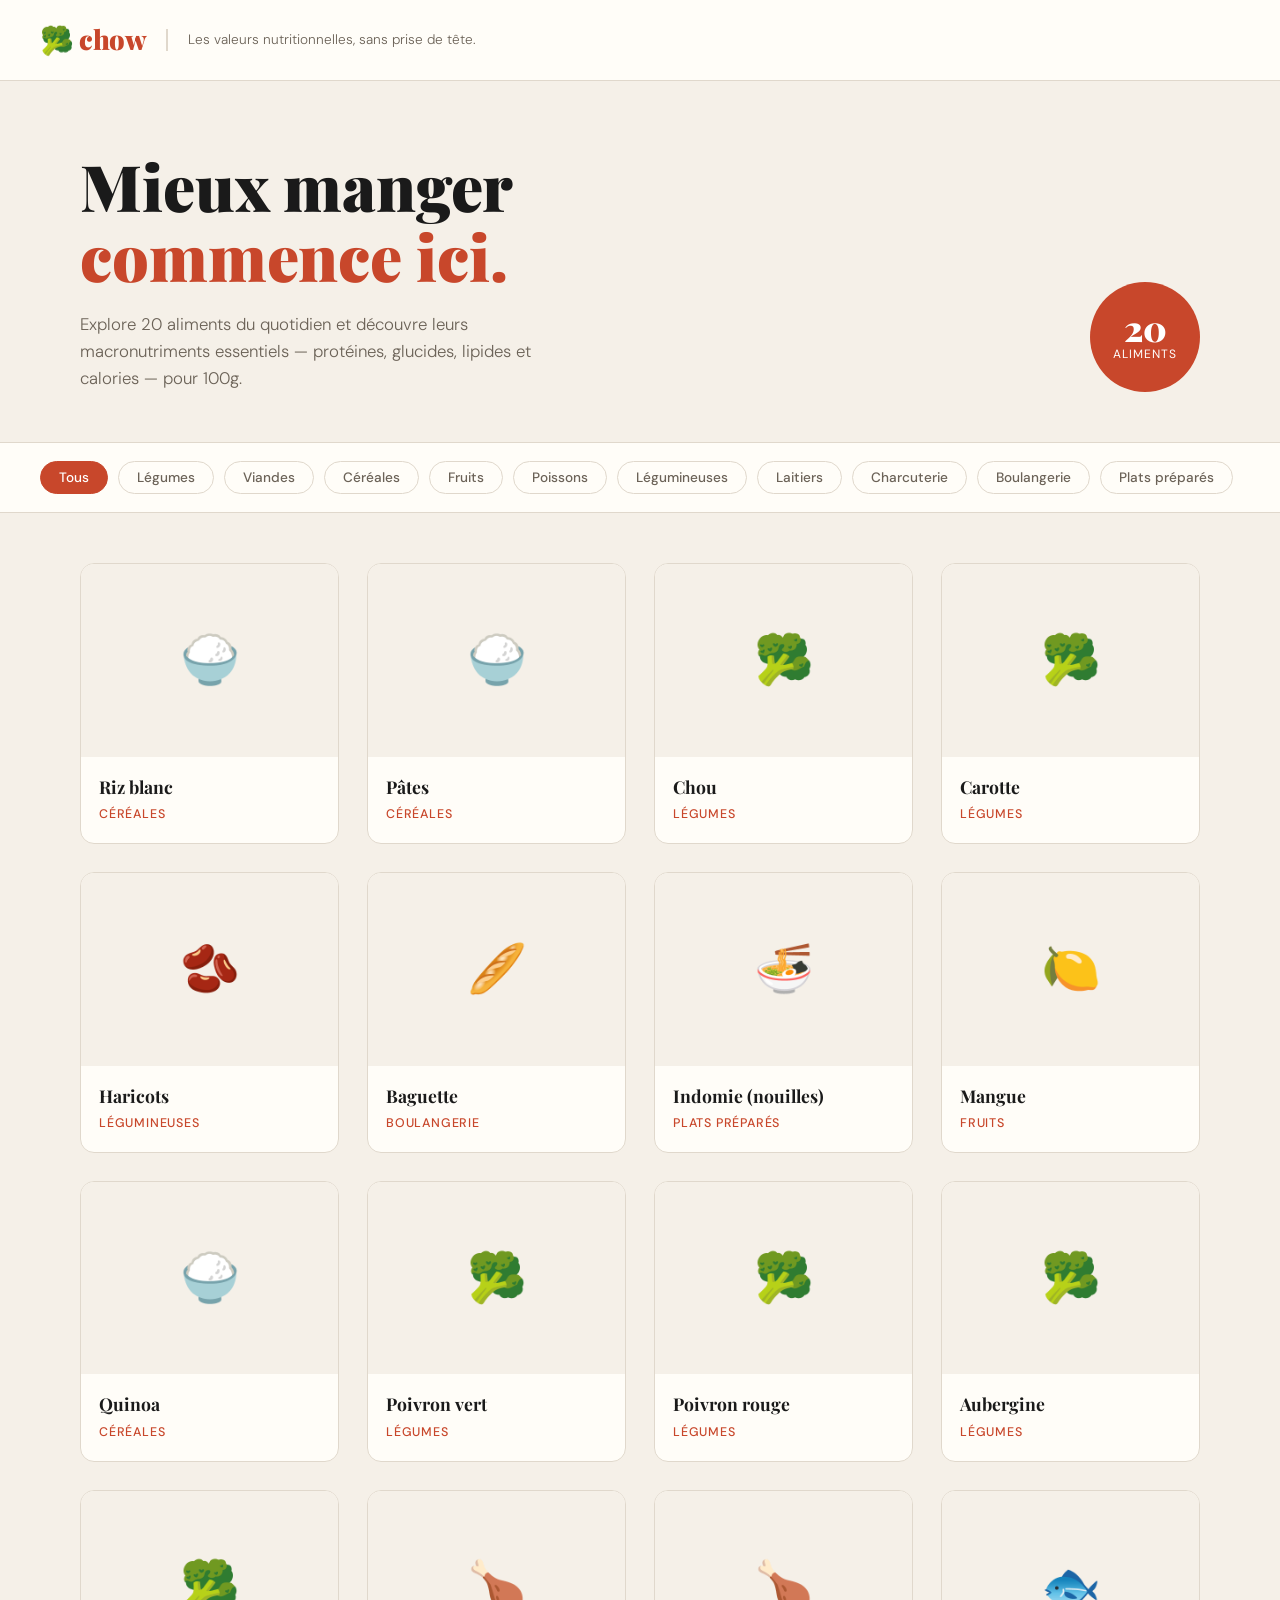
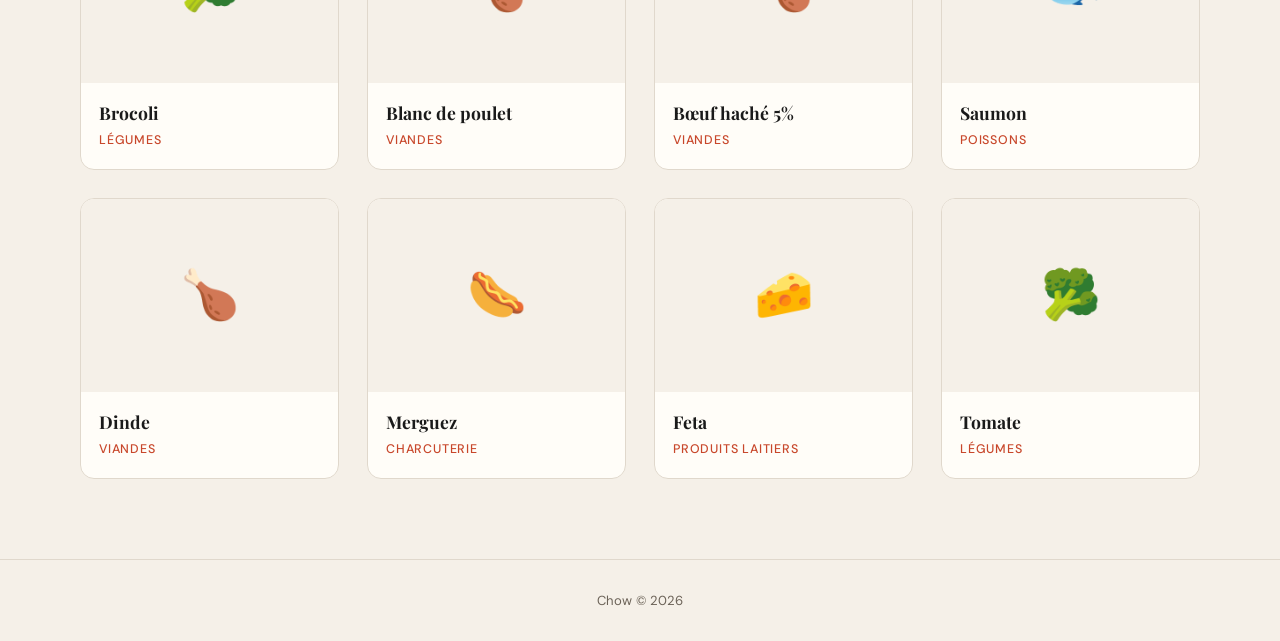
==== index.html @ 0c3aeae5 "feat: création de la homepage avec grille et filtres par catégorie" ====
<!DOCTYPE html>
<html lang="fr">
<head>
  <meta charset="UTF-8" />
  <meta name="viewport" content="width=device-width, initial-scale=1.0" />
  <title>Chow — Nutrition & Aliments</title>
  <link rel="stylesheet" href="css/style.css" />
  <link href="https://fonts.googleapis.com/css2?family=Playfair+Display:wght@700;900&family=DM+Sans:wght@300;400;500&display=swap" rel="stylesheet" />
</head>
<body>

  <!-- HEADER -->
  <header class="header">
    <div class="header__inner">
      <a href="index.html" class="logo">🥦 chow</a>
      <p class="tagline">Les valeurs nutritionnelles, sans prise de tête.</p>
    </div>
  </header>

  <!-- HERO -->
  <section class="hero">
    <div class="hero__text">
      <h1>Mieux manger <br/><span>commence ici.</span></h1>
      <p>Explore 20 aliments du quotidien et découvre leurs macronutriments essentiels — protéines, glucides, lipides et calories — pour 100g.</p>
    </div>
    <div class="hero__badge">
      <span>20</span>
      <small>aliments</small>
    </div>
  </section>

  <!-- FILTERS -->
  <section class="filters" id="aliments">
    <div class="filters__inner">
      <button class="filter-btn active" data-filter="tous">Tous</button>
      <button class="filter-btn" data-filter="Légumes">Légumes</button>
      <button class="filter-btn" data-filter="Viandes">Viandes</button>
      <button class="filter-btn" data-filter="Céréales">Céréales</button>
      <button class="filter-btn" data-filter="Fruits">Fruits</button>
      <button class="filter-btn" data-filter="Poissons">Poissons</button>
      <button class="filter-btn" data-filter="Légumineuses">Légumineuses</button>
      <button class="filter-btn" data-filter="Produits laitiers">Laitiers</button>
      <button class="filter-btn" data-filter="Charcuterie">Charcuterie</button>
      <button class="filter-btn" data-filter="Boulangerie">Boulangerie</button>
      <button class="filter-btn" data-filter="Plats préparés">Plats préparés</button>
    </div>
  </section>

  <!-- FOOD GRID -->
  <main class="grid-section">
    <div class="food-grid" id="foodGrid">
      <!-- Cards injected by JS -->
    </div>
    <p class="no-results hidden" id="noResults">Aucun aliment trouvé dans cette catégorie.</p>
  </main>

  <!-- FOOTER -->
  <footer class="footer">
    <p>Chow © 2026</p>
  </footer>

  <script type="module" src="js/main.js"></script>
</body>
</html>
---- css/style.css ----
/* ============================================
   CHOW — style.css
   ============================================ */

:root {
  --bg:        #f5f0e8;
  --surface:   #fffdf8;
  --text:      #1a1a1a;
  --text-muted:#6b6257;
  --accent:    #c8472b;
  --accent-2:  #e8a838;
  --border:    #e0d8cc;
  --radius:    14px;
  --font-display: 'Playfair Display', Georgia, serif;
  --font-body:    'DM Sans', sans-serif;
}

*, *::before, *::after {
  box-sizing: border-box;
  margin: 0;
  padding: 0;
}

html {
  scroll-behavior: smooth;
}

body {
  background-color: var(--bg);
  color: var(--text);
  font-family: var(--font-body);
  font-size: 16px;
  line-height: 1.6;
}

/* ---- HEADER ---- */
.header {
  background: var(--surface);
  border-bottom: 1.5px solid var(--border);
  padding: 18px 40px;
  position: sticky;
  top: 0;
  z-index: 100;
}

.header__inner {
  max-width: 1200px;
  margin: 0 auto;
  display: flex;
  align-items: center;
  gap: 20px;
}

.logo {
  font-family: var(--font-display);
  font-size: 1.7rem;
  font-weight: 900;
  color: var(--accent);
  text-decoration: none;
  letter-spacing: -0.5px;
}

.tagline {
  font-size: 0.85rem;
  color: var(--text-muted);
  font-weight: 300;
  border-left: 2px solid var(--border);
  padding-left: 20px;
}

/* ---- HERO ---- */
.hero {
  max-width: 1200px;
  margin: 0 auto;
  padding: 70px 40px 50px;
  display: flex;
  justify-content: space-between;
  align-items: flex-end;
  gap: 40px;
}

.hero__text h1 {
  font-family: var(--font-display);
  font-size: clamp(2.4rem, 5vw, 4rem);
  font-weight: 900;
  line-height: 1.1;
  color: var(--text);
  margin-bottom: 20px;
}

.hero__text h1 span {
  color: var(--accent);
}

.hero__text p {
  font-size: 1.05rem;
  color: var(--text-muted);
  max-width: 500px;
  font-weight: 300;
}

.hero__badge {
  flex-shrink: 0;
  width: 110px;
  height: 110px;
  background: var(--accent);
  border-radius: 50%;
  display: flex;
  flex-direction: column;
  align-items: center;
  justify-content: center;
  color: white;
  animation: rotate-slow 12s linear infinite;
}

.hero__badge span {
  font-family: var(--font-display);
  font-size: 2.2rem;
  font-weight: 900;
  line-height: 1;
}

.hero__badge small {
  font-size: 0.75rem;
  font-weight: 400;
  letter-spacing: 1px;
  text-transform: uppercase;
}

@keyframes rotate-slow {
  from { transform: rotate(0deg); }
  to   { transform: rotate(360deg); }
}

/* ---- FILTERS ---- */
.filters {
  background: var(--surface);
  border-top: 1.5px solid var(--border);
  border-bottom: 1.5px solid var(--border);
  padding: 18px 40px;
  position: sticky;
  top: 65px;
  z-index: 90;
}

.filters__inner {
  max-width: 1200px;
  margin: 0 auto;
  display: flex;
  flex-wrap: wrap;
  gap: 10px;
}

.filter-btn {
  background: transparent;
  border: 1.5px solid var(--border);
  border-radius: 999px;
  padding: 7px 18px;
  font-family: var(--font-body);
  font-size: 0.85rem;
  font-weight: 500;
  color: var(--text-muted);
  cursor: pointer;
  transition: all 0.2s ease;
}

.filter-btn:hover {
  border-color: var(--accent);
  color: var(--accent);
}

.filter-btn.active {
  background: var(--accent);
  border-color: var(--accent);
  color: white;
}

/* ---- GRID ---- */
.grid-section {
  max-width: 1200px;
  margin: 0 auto;
  padding: 50px 40px 80px;
}

.food-grid {
  display: grid;
  grid-template-columns: repeat(auto-fill, minmax(220px, 1fr));
  gap: 28px;
}

/* ---- FOOD CARD ---- */
.food-card {
  background: var(--surface);
  border: 1.5px solid var(--border);
  border-radius: var(--radius);
  overflow: hidden;
  cursor: pointer;
  text-decoration: none;
  color: inherit;
  transition: transform 0.2s ease, box-shadow 0.2s ease, border-color 0.2s ease;
  display: block;
  animation: fadeIn 0.35s ease both;
}

.food-card:hover {
  transform: translateY(-4px);
  box-shadow: 0 12px 30px rgba(0,0,0,0.08);
  border-color: var(--accent-2);
}

@keyframes fadeIn {
  from { opacity: 0; transform: translateY(12px); }
  to   { opacity: 1; transform: translateY(0); }
}

.food-card__img {
  width: 100%;
  aspect-ratio: 4/3;
  object-fit: cover;
  background: var(--bg);
  display: block;
}

.food-card__img-placeholder {
  width: 100%;
  aspect-ratio: 4/3;
  background: var(--bg);
  display: flex;
  align-items: center;
  justify-content: center;
  font-size: 3rem;
}

.food-card__body {
  padding: 16px 18px 18px;
}

.food-card__name {
  font-family: var(--font-display);
  font-size: 1.1rem;
  font-weight: 700;
  color: var(--text);
  margin-bottom: 4px;
}

.food-card__category {
  font-size: 0.78rem;
  font-weight: 500;
  color: var(--accent);
  text-transform: uppercase;
  letter-spacing: 0.8px;
}

/* ---- NO RESULTS ---- */
.no-results {
  text-align: center;
  color: var(--text-muted);
  font-size: 1rem;
  padding: 60px 0;
}

.hidden {
  display: none;
}

/* ---- FOOTER ---- */
.footer {
  border-top: 1.5px solid var(--border);
  text-align: center;
  padding: 30px 40px;
  font-size: 0.82rem;
  color: var(--text-muted);
}

/* ---- RESPONSIVE ---- */
@media (max-width: 768px) {
  .header { padding: 14px 20px; }
  .tagline { display: none; }
  .hero { padding: 40px 20px 30px; flex-direction: column; align-items: flex-start; }
  .hero__badge { display: none; }
  .filters { padding: 14px 20px; top: 57px; }
  .grid-section { padding: 30px 20px 60px; }
  .food-grid { grid-template-columns: repeat(auto-fill, minmax(160px, 1fr)); gap: 16px; }
}
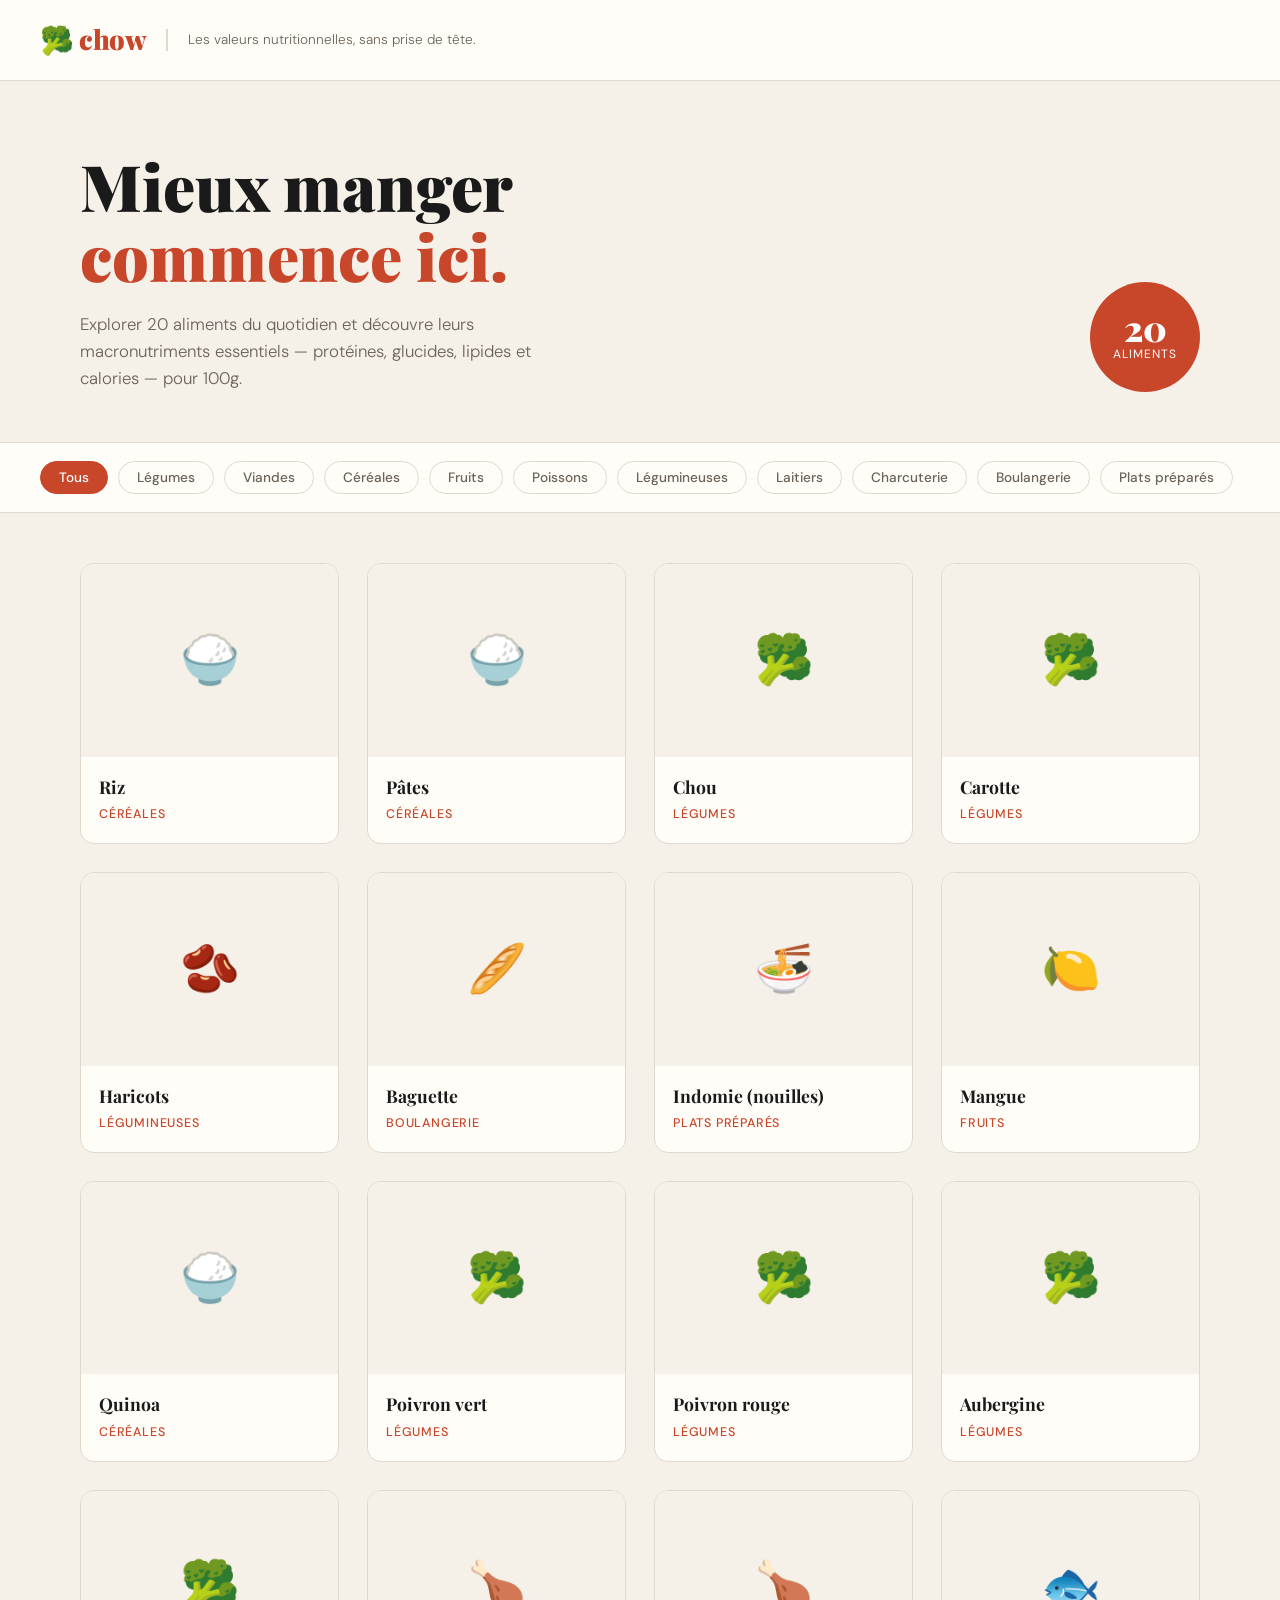
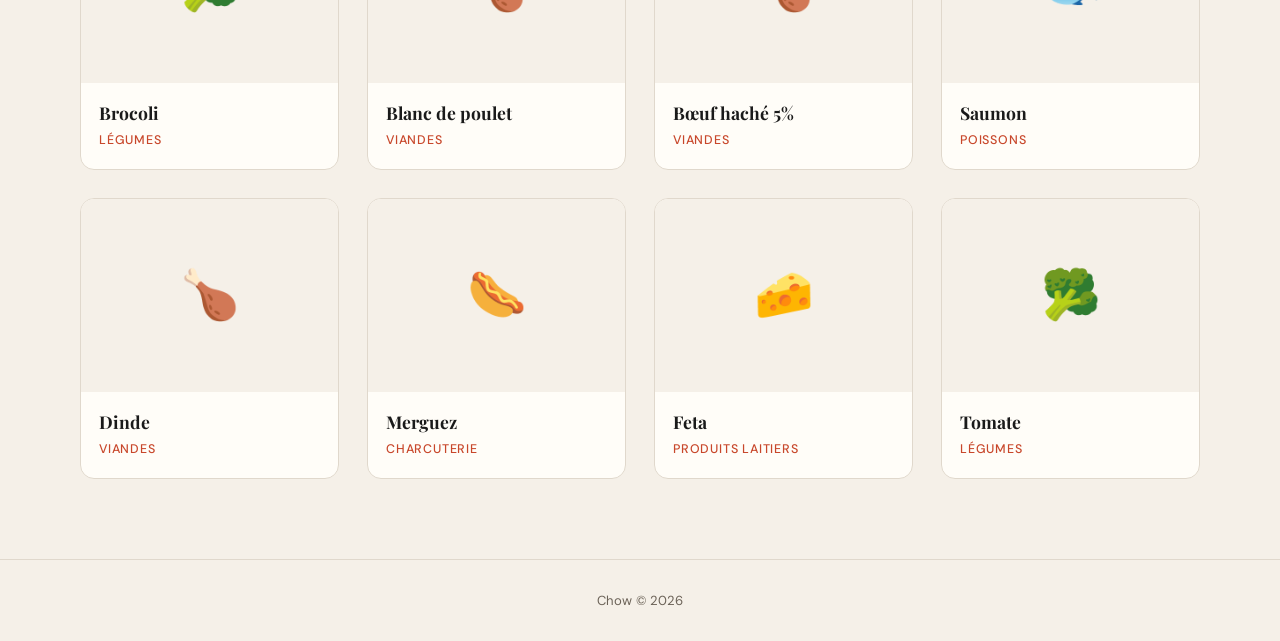
==== commit 6a48d174: "mettre a jour le for-loop et images" ====
--- a/index.html
+++ b/index.html
@@ -21,10 +21,10 @@
   <section class="hero">
     <div class="hero__text">
       <h1>Mieux manger <br/><span>commence ici.</span></h1>
-      <p>Explore 20 aliments du quotidien et découvre leurs macronutriments essentiels — protéines, glucides, lipides et calories — pour 100g.</p>
+      <p></p>
     </div>
     <div class="hero__badge">
-      <span>20</span>
+      <span></span>
       <small>aliments</small>
     </div>
   </section>
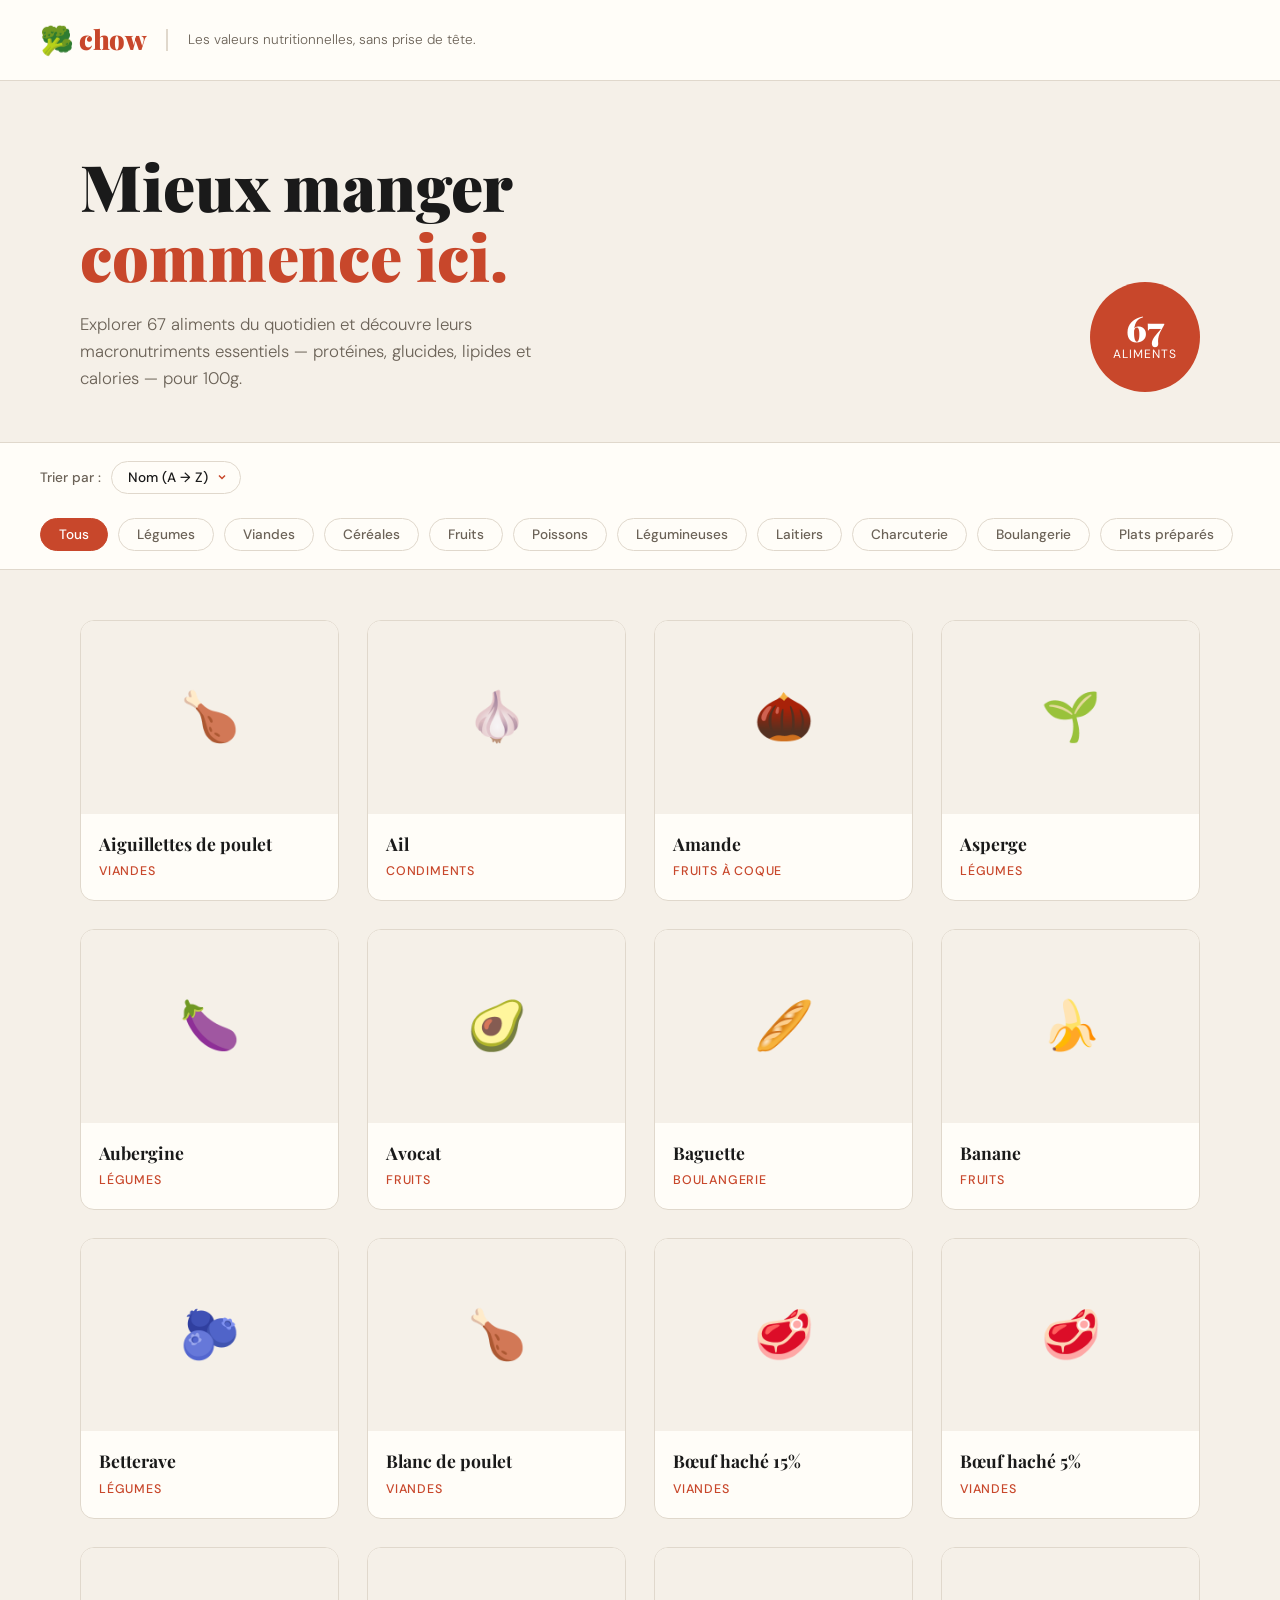
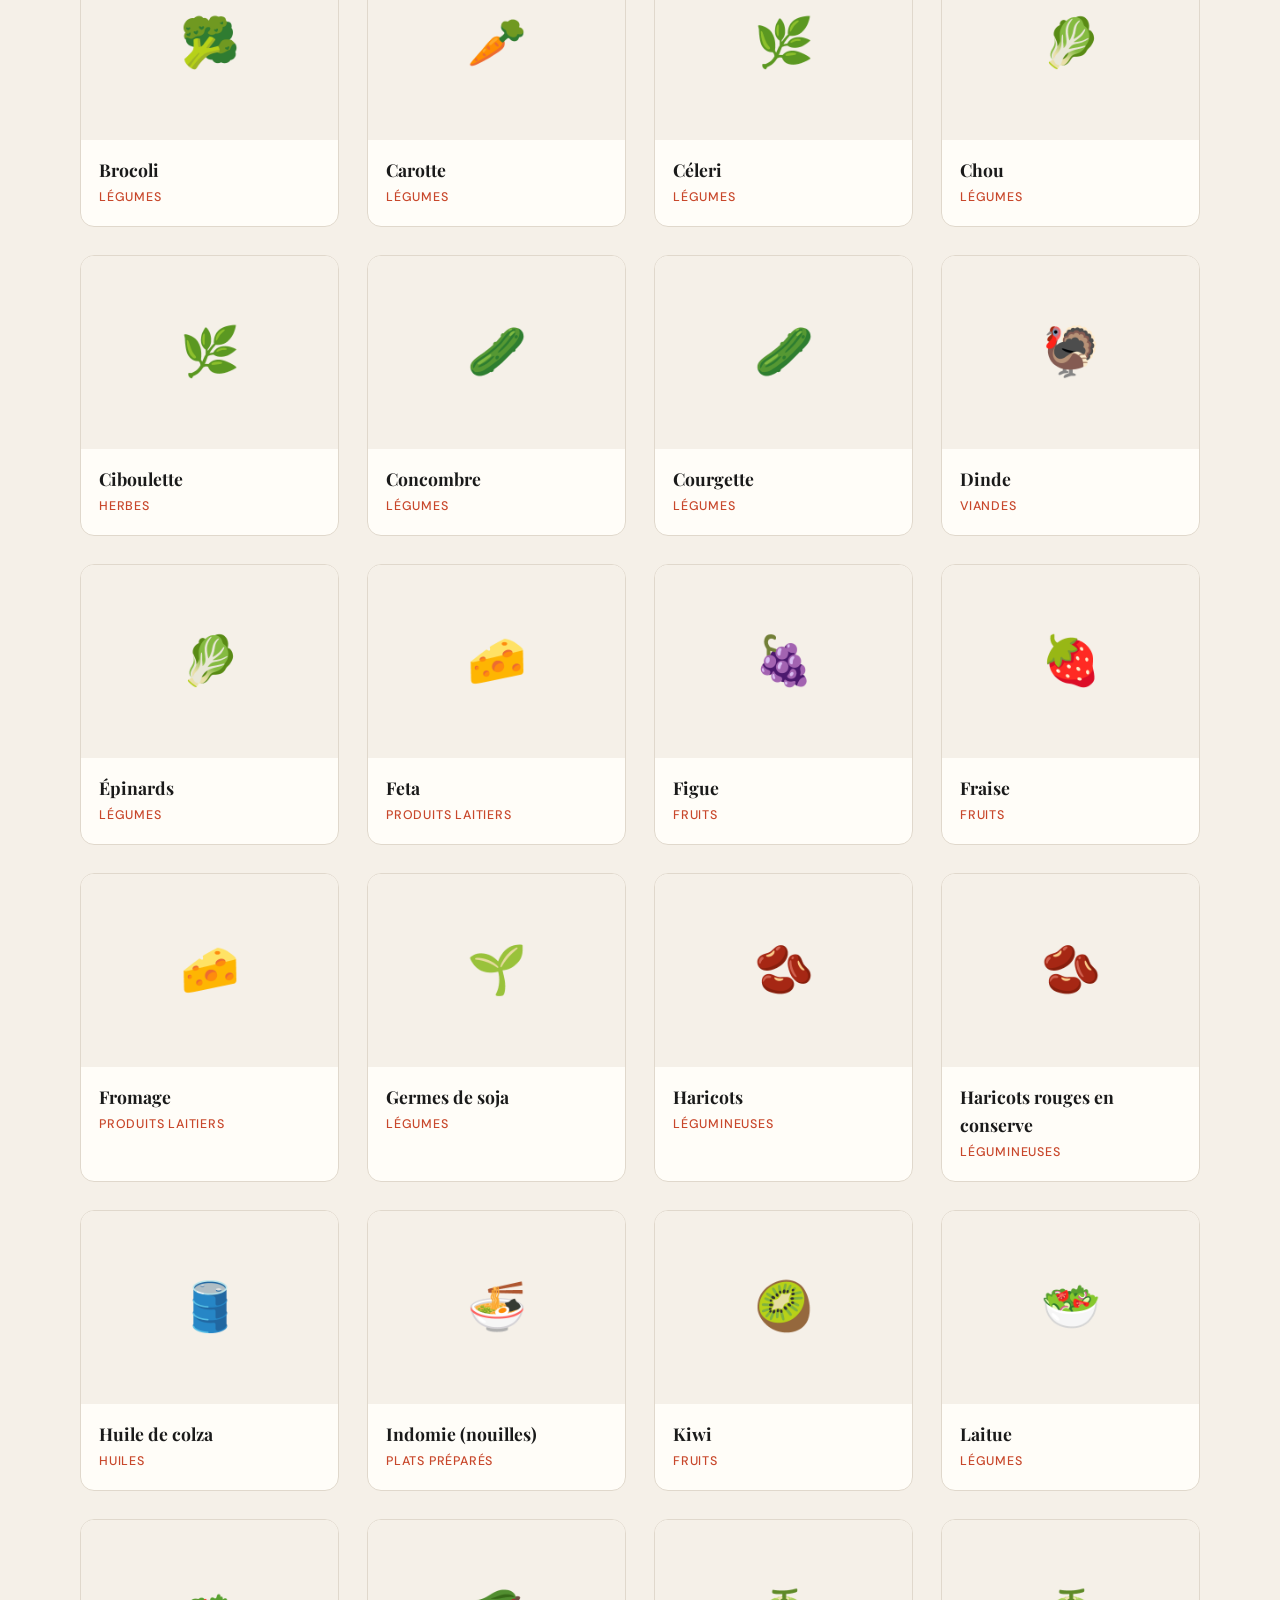
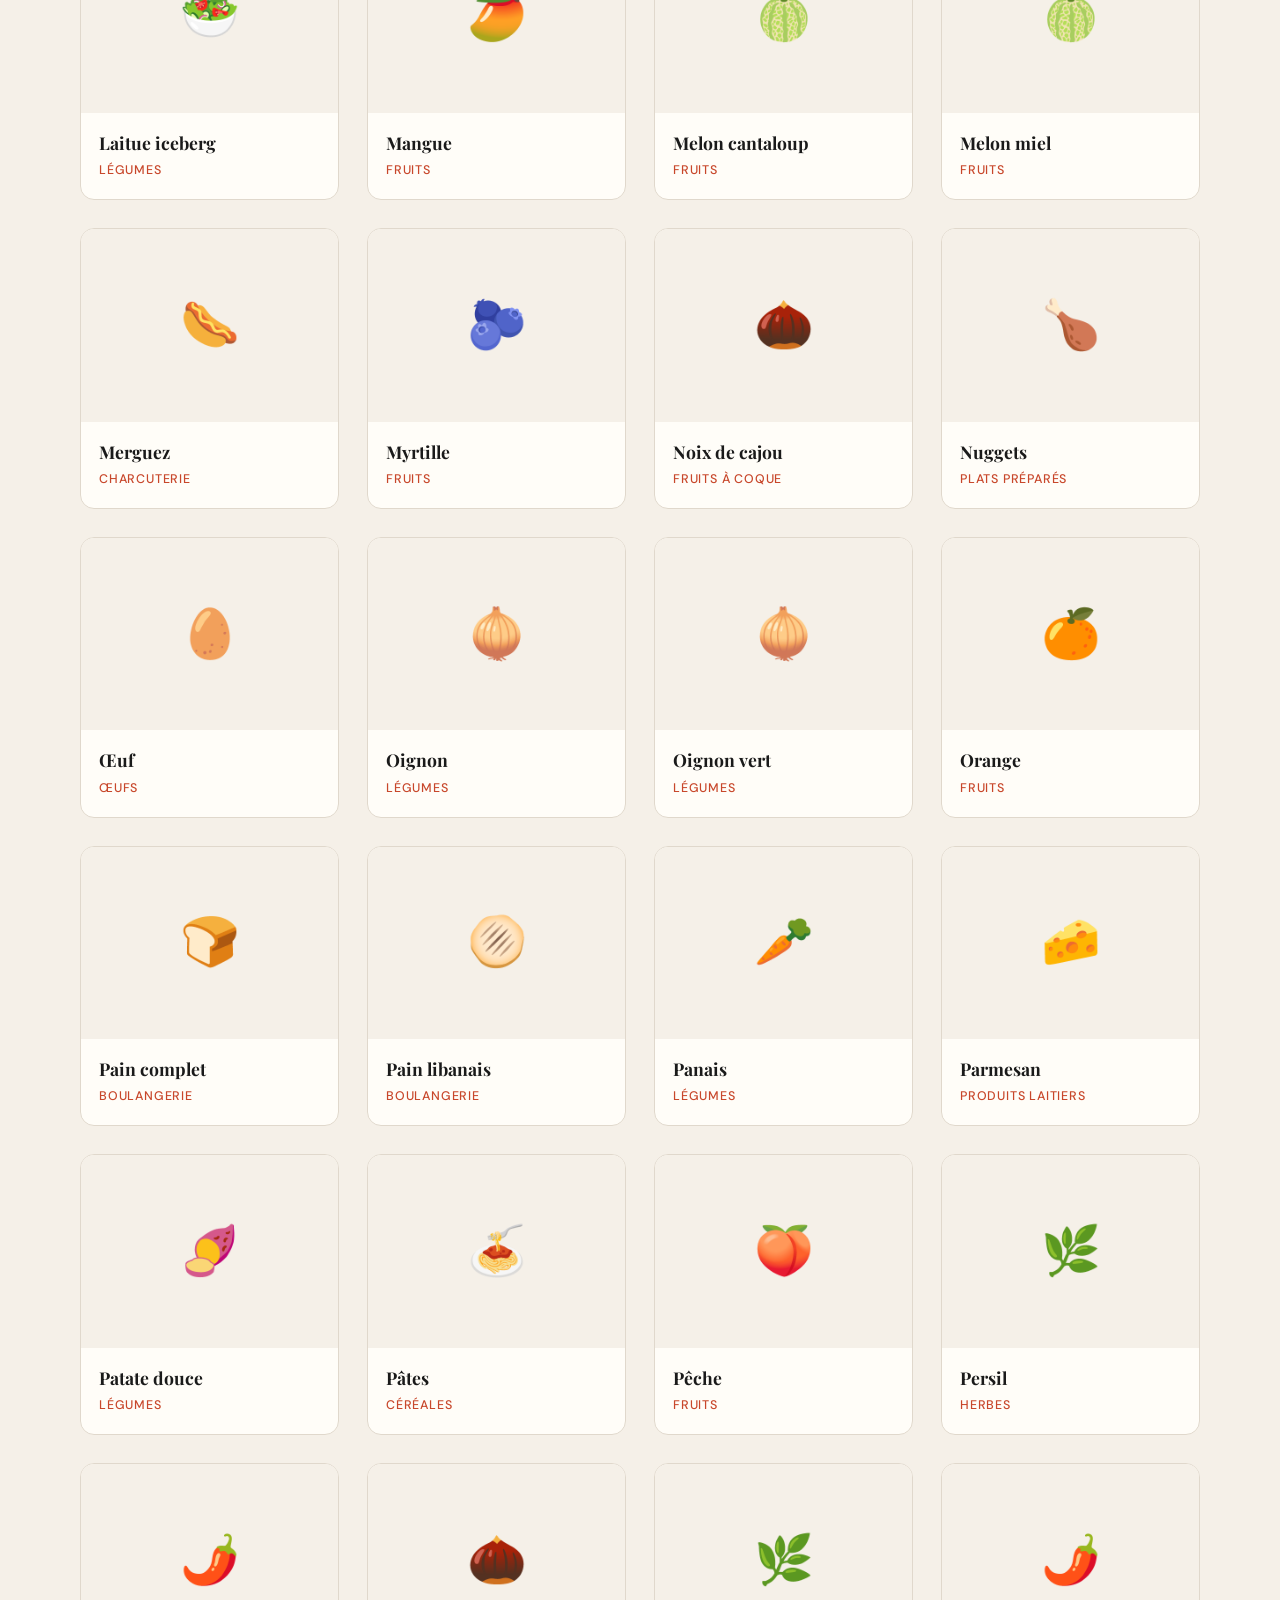
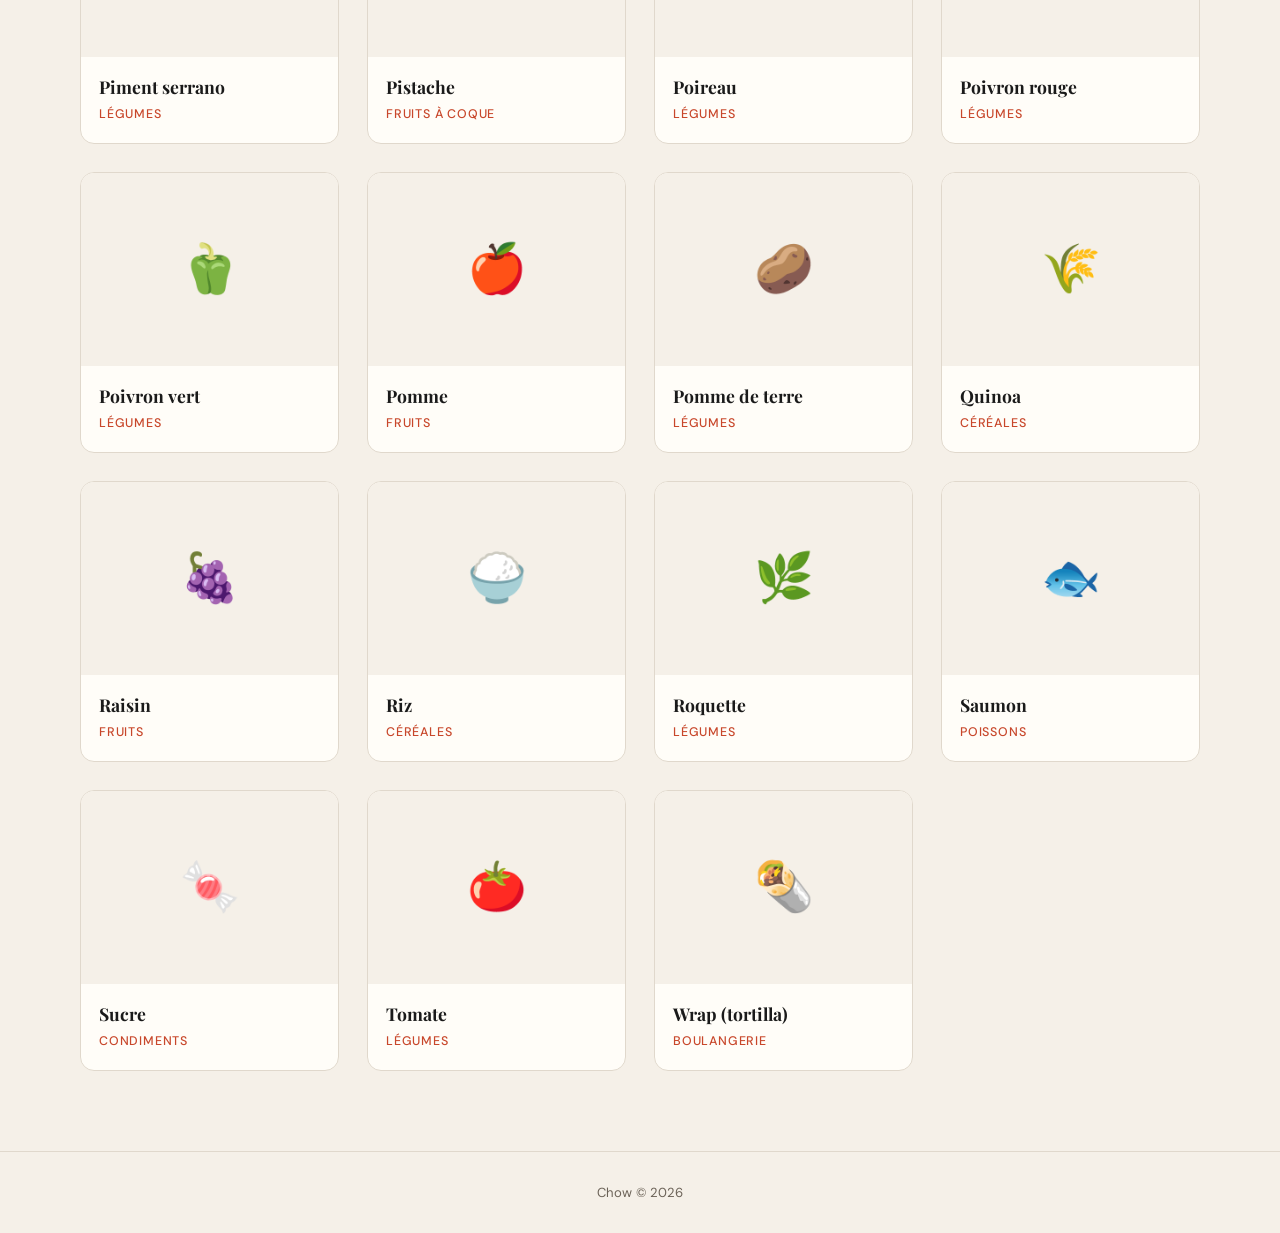
==== commit 7ae81a37: "feat: ajout du tri des aliments (A-Z, Z-A, calories, protéines)" ====
--- a/index.html
+++ b/index.html
@@ -1,64 +1,95 @@
-<!DOCTYPE html>
+<!doctype html>
 <html lang="fr">
-<head>
-  <meta charset="UTF-8" />
-  <meta name="viewport" content="width=device-width, initial-scale=1.0" />
-  <title>Chow — Nutrition & Aliments</title>
-  <link rel="stylesheet" href="css/style.css" />
-  <link href="https://fonts.googleapis.com/css2?family=Playfair+Display:wght@700;900&family=DM+Sans:wght@300;400;500&display=swap" rel="stylesheet" />
-</head>
-<body>
+  <head>
+    <meta charset="UTF-8" />
+    <meta name="viewport" content="width=device-width, initial-scale=1.0" />
+    <title>Chow — Nutrition & Aliments</title>
+    <link rel="stylesheet" href="css/style.css" />
+    <link
+      href="https://fonts.googleapis.com/css2?family=Playfair+Display:wght@700;900&family=DM+Sans:wght@300;400;500&display=swap"
+      rel="stylesheet"
+    />
+  </head>
+  <body>
+    <!-- HEADER -->
+    <header class="header">
+      <div class="header__inner">
+        <a href="index.html" class="logo">🥦 chow</a>
+        <p class="tagline">Les valeurs nutritionnelles, sans prise de tête.</p>
+      </div>
+    </header>
 
-  <!-- HEADER -->
-  <header class="header">
-    <div class="header__inner">
-      <a href="index.html" class="logo">🥦 chow</a>
-      <p class="tagline">Les valeurs nutritionnelles, sans prise de tête.</p>
-    </div>
-  </header>
+    <!-- HERO -->
+    <section class="hero">
+      <div class="hero__text">
+        <h1>Mieux manger <br /><span>commence ici.</span></h1>
+        <p></p>
+      </div>
+      <div class="hero__badge">
+        <span></span>
+        <small>aliments</small>
+      </div>
+    </section>
 
-  <!-- HERO -->
-  <section class="hero">
-    <div class="hero__text">
-      <h1>Mieux manger <br/><span>commence ici.</span></h1>
-      <p></p>
-    </div>
-    <div class="hero__badge">
-      <span></span>
-      <small>aliments</small>
-    </div>
-  </section>
+    <!-- FILTERS -->
+    <!-- FILTERS + SORT -->
+    <section class="filters" id="aliments">
+      <div class="filters__inner">
+        <!-- Menu de tri -->
+        <div class="sort-wrapper">
+          <label for="sortSelect">Trier par :</label>
+          <select id="sortSelect">
+            <option value="az">Nom (A → Z)</option>
+            <option value="za">Nom (Z → A)</option>
+            <option value="cal-asc">Calories ↗</option>
+            <option value="cal-desc">Calories ↘</option>
+            <option value="prot-asc">Protéines ↗</option>
+            <option value="prot-desc">Protéines ↘</option>
+          </select>
+        </div>
 
-  <!-- FILTERS -->
-  <section class="filters" id="aliments">
-    <div class="filters__inner">
-      <button class="filter-btn active" data-filter="tous">Tous</button>
-      <button class="filter-btn" data-filter="Légumes">Légumes</button>
-      <button class="filter-btn" data-filter="Viandes">Viandes</button>
-      <button class="filter-btn" data-filter="Céréales">Céréales</button>
-      <button class="filter-btn" data-filter="Fruits">Fruits</button>
-      <button class="filter-btn" data-filter="Poissons">Poissons</button>
-      <button class="filter-btn" data-filter="Légumineuses">Légumineuses</button>
-      <button class="filter-btn" data-filter="Produits laitiers">Laitiers</button>
-      <button class="filter-btn" data-filter="Charcuterie">Charcuterie</button>
-      <button class="filter-btn" data-filter="Boulangerie">Boulangerie</button>
-      <button class="filter-btn" data-filter="Plats préparés">Plats préparés</button>
-    </div>
-  </section>
+        <!-- Boutons de filtre par catégorie -->
+        <div class="filter-buttons">
+          <button class="filter-btn active" data-filter="tous">Tous</button>
+          <button class="filter-btn" data-filter="Légumes">Légumes</button>
+          <button class="filter-btn" data-filter="Viandes">Viandes</button>
+          <button class="filter-btn" data-filter="Céréales">Céréales</button>
+          <button class="filter-btn" data-filter="Fruits">Fruits</button>
+          <button class="filter-btn" data-filter="Poissons">Poissons</button>
+          <button class="filter-btn" data-filter="Légumineuses">
+            Légumineuses
+          </button>
+          <button class="filter-btn" data-filter="Produits laitiers">
+            Laitiers
+          </button>
+          <button class="filter-btn" data-filter="Charcuterie">
+            Charcuterie
+          </button>
+          <button class="filter-btn" data-filter="Boulangerie">
+            Boulangerie
+          </button>
+          <button class="filter-btn" data-filter="Plats préparés">
+            Plats préparés
+          </button>
+        </div>
+      </div>
+    </section>
 
-  <!-- FOOD GRID -->
-  <main class="grid-section">
-    <div class="food-grid" id="foodGrid">
-      <!-- Cards injected by JS -->
-    </div>
-    <p class="no-results hidden" id="noResults">Aucun aliment trouvé dans cette catégorie.</p>
-  </main>
+    <!-- FOOD GRID -->
+    <main class="grid-section">
+      <div class="food-grid" id="foodGrid">
+        <!-- Cards injected by JS -->
+      </div>
+      <p class="no-results hidden" id="noResults">
+        Aucun aliment trouvé dans cette catégorie.
+      </p>
+    </main>
 
-  <!-- FOOTER -->
-  <footer class="footer">
-    <p>Chow © 2026</p>
-  </footer>
+    <!-- FOOTER -->
+    <footer class="footer">
+      <p>Chow © 2026</p>
+    </footer>
 
-  <script type="module" src="js/main.js"></script>
-</body>
-</html>+    <script type="module" src="js/main.js"></script>
+  </body>
+</html>
--- a/css/style.css
+++ b/css/style.css
@@ -3,19 +3,21 @@
    ============================================ */
 
 :root {
-  --bg:        #f5f0e8;
-  --surface:   #fffdf8;
-  --text:      #1a1a1a;
-  --text-muted:#6b6257;
-  --accent:    #c8472b;
-  --accent-2:  #e8a838;
-  --border:    #e0d8cc;
-  --radius:    14px;
-  --font-display: 'Playfair Display', Georgia, serif;
-  --font-body:    'DM Sans', sans-serif;
-}
-
-*, *::before, *::after {
+  --bg: #f5f0e8;
+  --surface: #fffdf8;
+  --text: #1a1a1a;
+  --text-muted: #6b6257;
+  --accent: #c8472b;
+  --accent-2: #e8a838;
+  --border: #e0d8cc;
+  --radius: 14px;
+  --font-display: "Playfair Display", Georgia, serif;
+  --font-body: "DM Sans", sans-serif;
+}
+
+*,
+*::before,
+*::after {
   box-sizing: border-box;
   margin: 0;
   padding: 0;
@@ -128,8 +130,12 @@
 }
 
 @keyframes rotate-slow {
-  from { transform: rotate(0deg); }
-  to   { transform: rotate(360deg); }
+  from {
+    transform: rotate(0deg);
+  }
+  to {
+    transform: rotate(360deg);
+  }
 }
 
 /* ---- FILTERS ---- */
@@ -174,6 +180,48 @@
   border-color: var(--accent);
   color: white;
 }
+/* ---- SORT DROPDOWN ---- */
+.sort-wrapper {
+  display: flex;
+  align-items: center;
+  gap: 10px;
+  margin-bottom: 14px;
+}
+
+.sort-wrapper label {
+  font-size: 0.85rem;
+  color: var(--text-muted);
+  font-weight: 500;
+}
+
+#sortSelect {
+  background: var(--surface);
+  border: 1.5px solid var(--border);
+  border-radius: 999px;
+  padding: 7px 32px 7px 16px;
+  font-family: var(--font-body);
+  font-size: 0.85rem;
+  font-weight: 500;
+  color: var(--text);
+  cursor: pointer;
+  appearance: none;
+  background-image: url("data:image/svg+xml;utf8,<svg xmlns='http://www.w3.org/2000/svg' width='12' height='12' viewBox='0 0 24 24' fill='none' stroke='%23c8472b' stroke-width='3'><polyline points='6 9 12 15 18 9'/></svg>");
+  background-repeat: no-repeat;
+  background-position: right 12px center;
+  transition: border-color 0.2s ease;
+}
+
+#sortSelect:hover,
+#sortSelect:focus {
+  border-color: var(--accent);
+  outline: none;
+}
+
+.filter-buttons {
+  display: flex;
+  flex-wrap: wrap;
+  gap: 10px;
+}
 
 /* ---- GRID ---- */
 .grid-section {
@@ -197,20 +245,29 @@
   cursor: pointer;
   text-decoration: none;
   color: inherit;
-  transition: transform 0.2s ease, box-shadow 0.2s ease, border-color 0.2s ease;
+  transition:
+    transform 0.2s ease,
+    box-shadow 0.2s ease,
+    border-color 0.2s ease;
   display: block;
   animation: fadeIn 0.35s ease both;
 }
 
 .food-card:hover {
   transform: translateY(-4px);
-  box-shadow: 0 12px 30px rgba(0,0,0,0.08);
+  box-shadow: 0 12px 30px rgba(0, 0, 0, 0.08);
   border-color: var(--accent-2);
 }
 
 @keyframes fadeIn {
-  from { opacity: 0; transform: translateY(12px); }
-  to   { opacity: 1; transform: translateY(0); }
+  from {
+    opacity: 0;
+    transform: translateY(12px);
+  }
+  to {
+    opacity: 1;
+    transform: translateY(0);
+  }
 }
 
 .food-card__img {
@@ -263,6 +320,131 @@
   display: none;
 }
 
+/* ============================================
+   DETAIL PAGE
+   ============================================ */
+
+.detail-section {
+  max-width: 1000px;
+  margin: 0 auto;
+  padding: 50px 40px 80px;
+}
+
+.btn-retour {
+  display: inline-block;
+  text-decoration: none;
+  color: var(--text-muted);
+  font-size: 0.9rem;
+  margin-bottom: 30px;
+  transition: color 0.2s ease;
+}
+
+.btn-retour:hover {
+  color: var(--accent);
+}
+
+.detail-carte {
+  background: var(--surface);
+  border: 1.5px solid var(--border);
+  border-radius: var(--radius);
+  overflow: hidden;
+  display: grid;
+  grid-template-columns: 1fr 1.3fr;
+  gap: 0;
+}
+
+.detail-image {
+  background: var(--bg);
+  display: flex;
+  align-items: center;
+  justify-content: center;
+  font-size: 8rem;
+  min-height: 400px;
+}
+
+.detail-infos {
+  padding: 40px 45px;
+}
+
+.detail-categorie {
+  font-size: 0.8rem;
+  font-weight: 500;
+  color: var(--accent);
+  text-transform: uppercase;
+  letter-spacing: 1px;
+  margin-bottom: 10px;
+}
+
+.detail-nom {
+  font-family: var(--font-display);
+  font-size: 2.6rem;
+  font-weight: 900;
+  color: var(--text);
+  line-height: 1.1;
+  margin-bottom: 10px;
+}
+
+.detail-origine {
+  font-size: 0.85rem;
+  color: var(--text-muted);
+  font-style: italic;
+  margin-bottom: 20px;
+}
+
+.detail-description {
+  font-size: 1rem;
+  color: var(--text);
+  line-height: 1.7;
+  margin-bottom: 35px;
+}
+
+.detail-macros {
+  display: grid;
+  grid-template-columns: repeat(4, 1fr);
+  gap: 12px;
+}
+
+.macro-card {
+  background: var(--bg);
+  border: 1.5px solid var(--border);
+  border-radius: 10px;
+  padding: 16px 10px;
+  text-align: center;
+  display: flex;
+  flex-direction: column;
+  gap: 4px;
+}
+
+.macro-card.macro-calories {
+  background: var(--accent);
+  border-color: var(--accent);
+  color: white;
+}
+
+.macro-valeur {
+  font-family: var(--font-display);
+  font-size: 1.5rem;
+  font-weight: 700;
+}
+
+.macro-label {
+  font-size: 0.75rem;
+  text-transform: uppercase;
+  letter-spacing: 0.8px;
+  color: var(--text-muted);
+}
+
+.macro-card.macro-calories .macro-label {
+  color: rgba(255, 255, 255, 0.85);
+}
+
+.not-found {
+  text-align: center;
+  color: var(--text-muted);
+  font-size: 1.1rem;
+  padding: 80px 0;
+}
+
 /* ---- FOOTER ---- */
 .footer {
   border-top: 1.5px solid var(--border);
@@ -274,11 +456,49 @@
 
 /* ---- RESPONSIVE ---- */
 @media (max-width: 768px) {
-  .header { padding: 14px 20px; }
-  .tagline { display: none; }
-  .hero { padding: 40px 20px 30px; flex-direction: column; align-items: flex-start; }
-  .hero__badge { display: none; }
-  .filters { padding: 14px 20px; top: 57px; }
-  .grid-section { padding: 30px 20px 60px; }
-  .food-grid { grid-template-columns: repeat(auto-fill, minmax(160px, 1fr)); gap: 16px; }
-}+  .header {
+    padding: 14px 20px;
+  }
+  .tagline {
+    display: none;
+  }
+  .hero {
+    padding: 40px 20px 30px;
+    flex-direction: column;
+    align-items: flex-start;
+  }
+  .hero__badge {
+    display: none;
+  }
+  .filters {
+    padding: 14px 20px;
+    top: 57px;
+  }
+  .grid-section {
+    padding: 30px 20px 60px;
+  }
+  .food-grid {
+    grid-template-columns: repeat(auto-fill, minmax(160px, 1fr));
+    gap: 16px;
+  }
+
+  .detail-section {
+    padding: 30px 20px 60px;
+  }
+  .detail-carte {
+    grid-template-columns: 1fr;
+  }
+  .detail-image {
+    min-height: 220px;
+    font-size: 5rem;
+  }
+  .detail-infos {
+    padding: 30px 25px;
+  }
+  .detail-nom {
+    font-size: 2rem;
+  }
+  .detail-macros {
+    grid-template-columns: repeat(2, 1fr);
+  }
+}
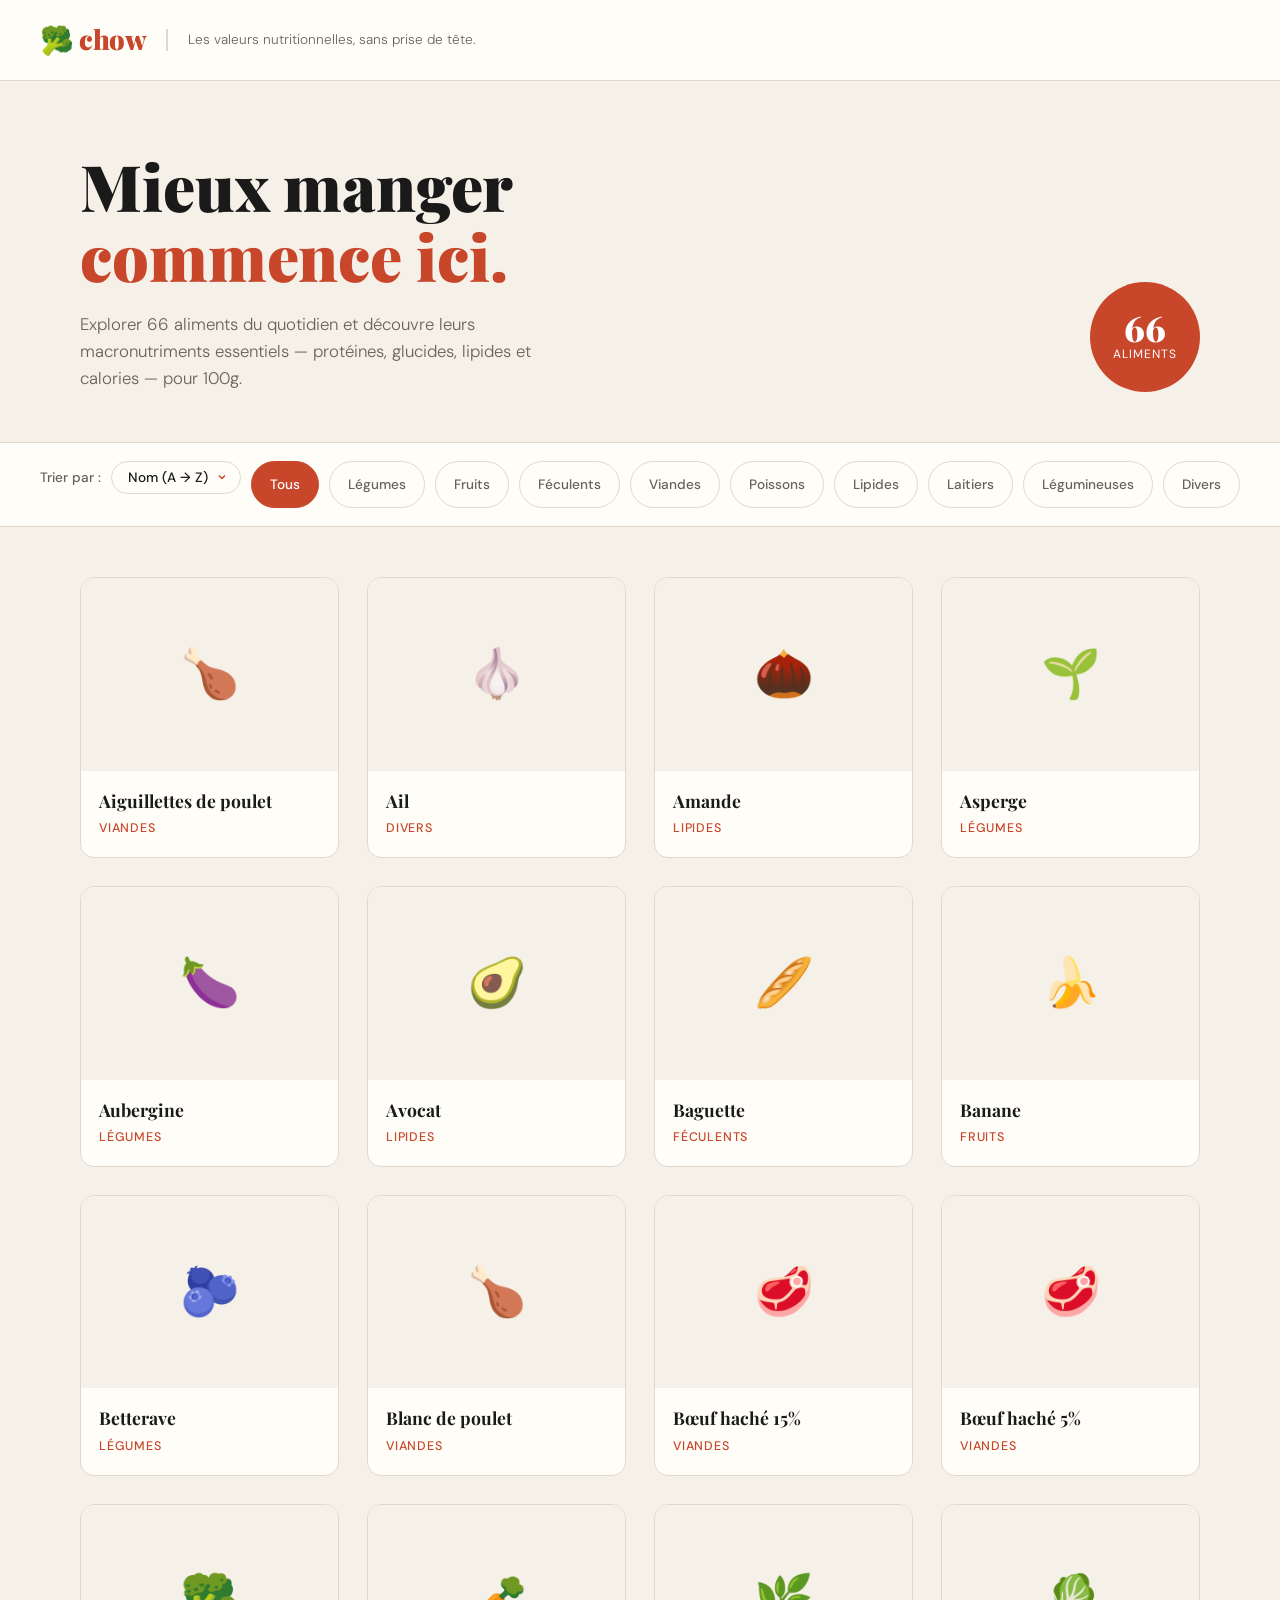
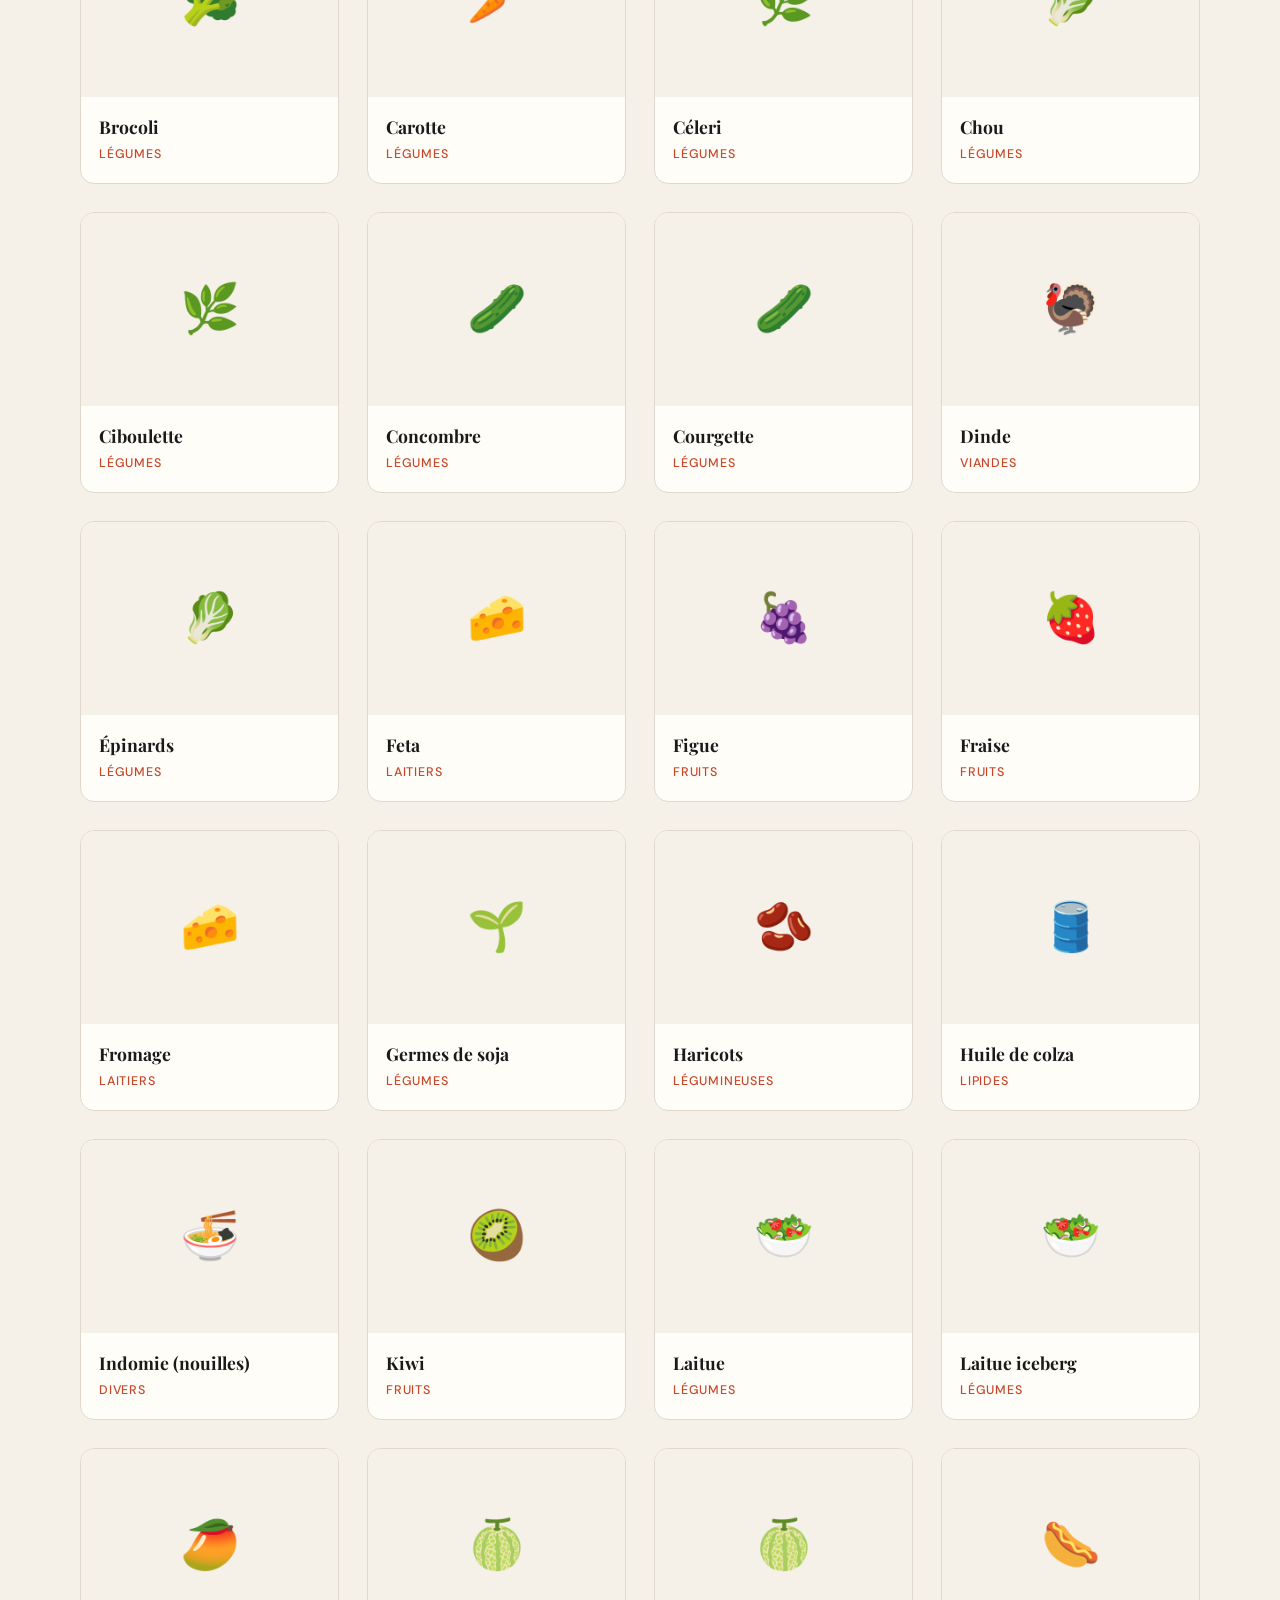
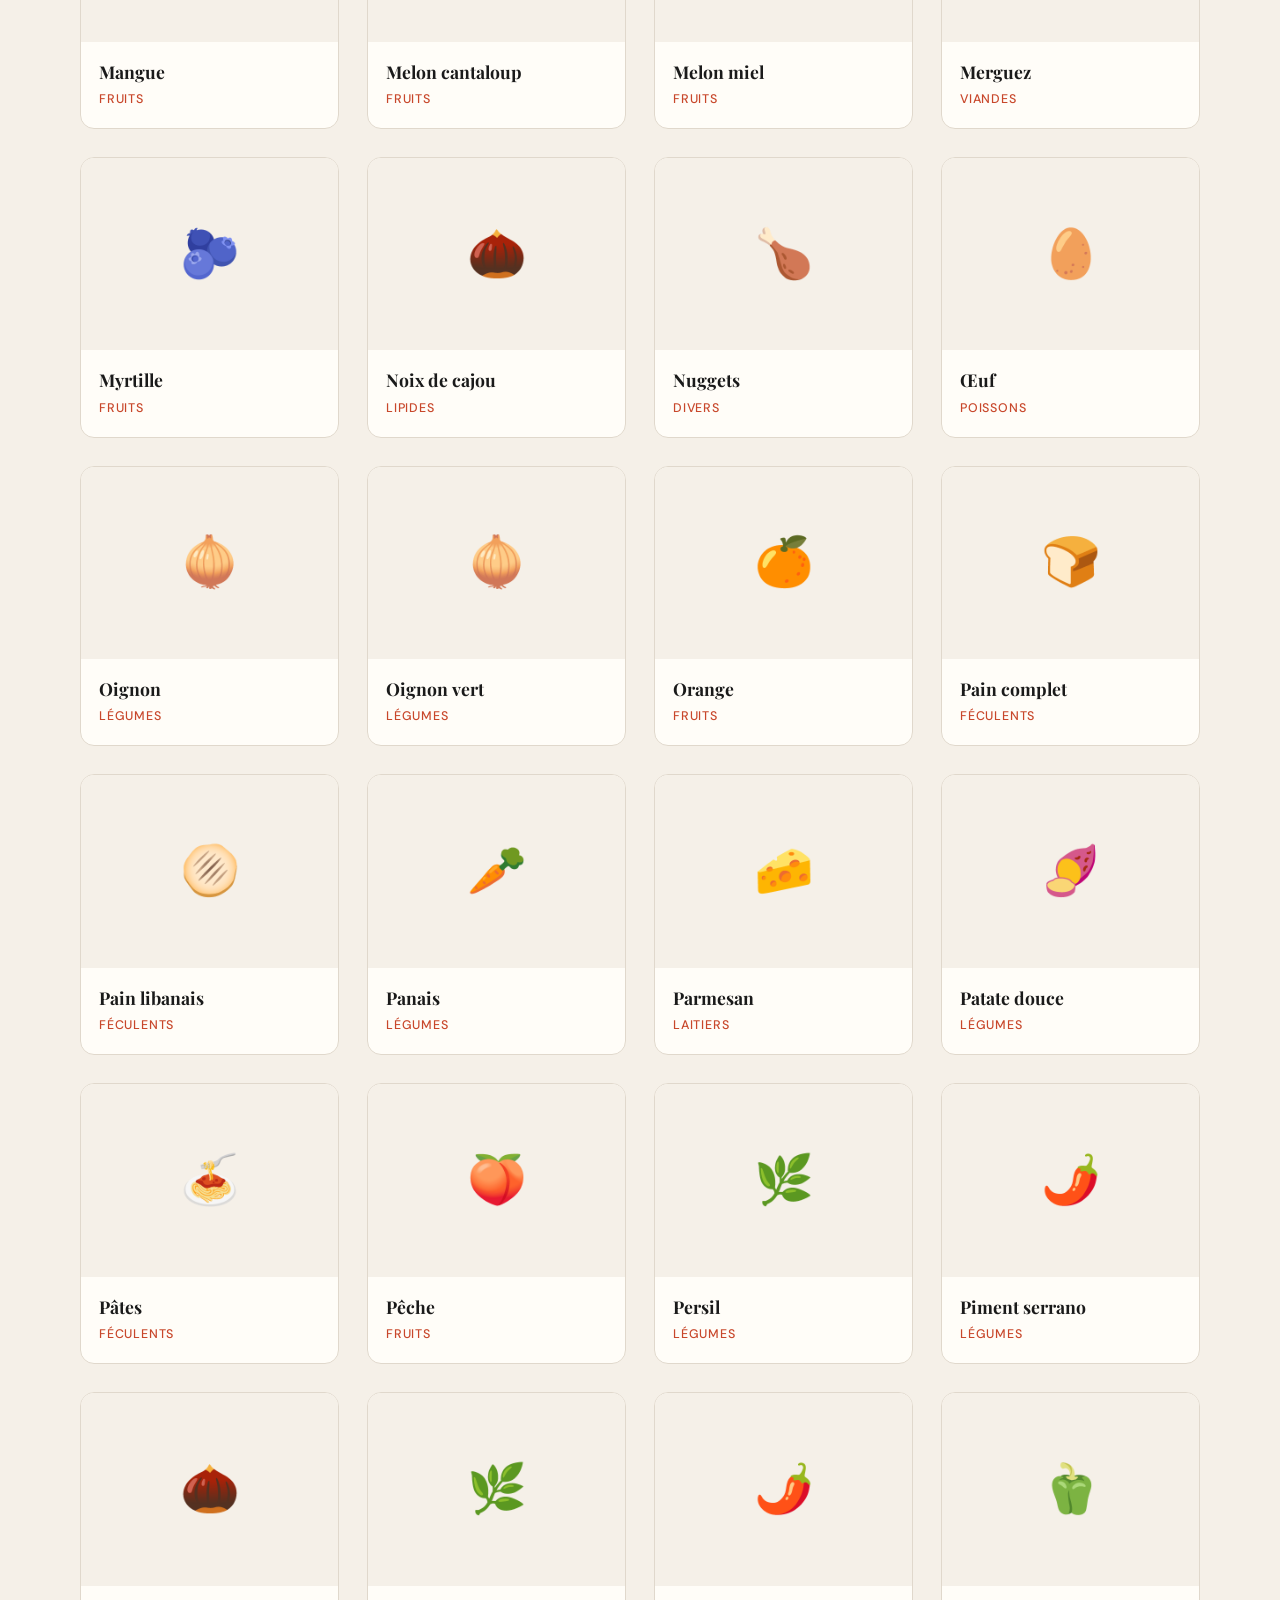
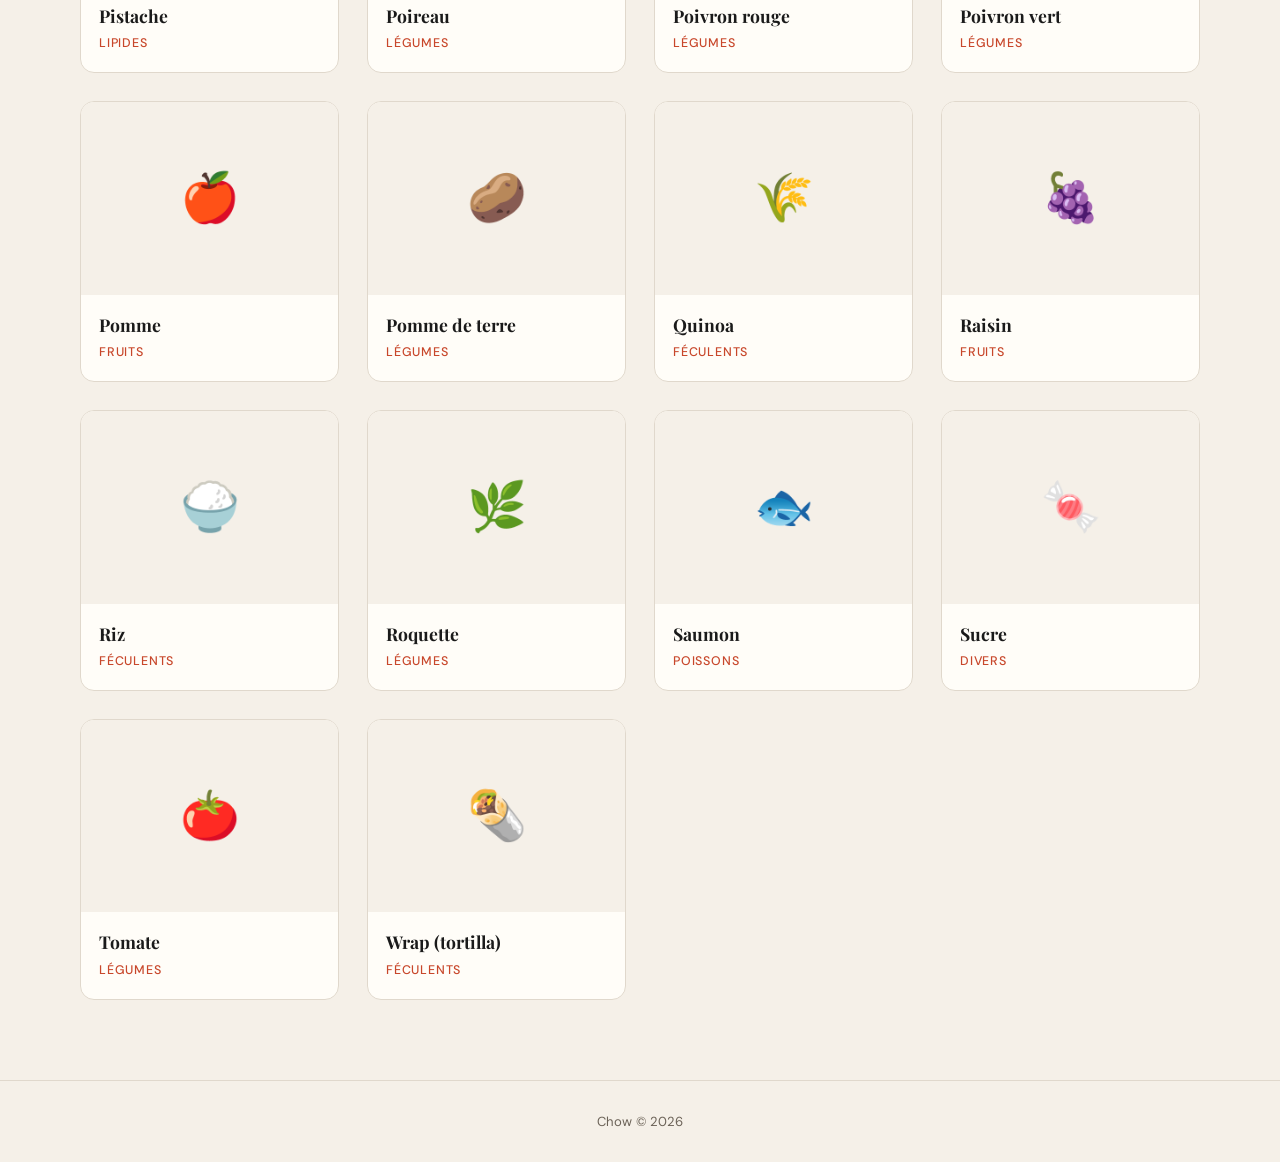
==== commit 951e090d: "feat: réorganisation en 9 catégories simples (un seul mot)" ====
--- a/index.html
+++ b/index.html
@@ -52,25 +52,16 @@
         <div class="filter-buttons">
           <button class="filter-btn active" data-filter="tous">Tous</button>
           <button class="filter-btn" data-filter="Légumes">Légumes</button>
+          <button class="filter-btn" data-filter="Fruits">Fruits</button>
+          <button class="filter-btn" data-filter="Féculents">Féculents</button>
           <button class="filter-btn" data-filter="Viandes">Viandes</button>
-          <button class="filter-btn" data-filter="Céréales">Céréales</button>
-          <button class="filter-btn" data-filter="Fruits">Fruits</button>
           <button class="filter-btn" data-filter="Poissons">Poissons</button>
+          <button class="filter-btn" data-filter="Lipides">Lipides</button>
+          <button class="filter-btn" data-filter="Laitiers">Laitiers</button>
           <button class="filter-btn" data-filter="Légumineuses">
             Légumineuses
           </button>
-          <button class="filter-btn" data-filter="Produits laitiers">
-            Laitiers
-          </button>
-          <button class="filter-btn" data-filter="Charcuterie">
-            Charcuterie
-          </button>
-          <button class="filter-btn" data-filter="Boulangerie">
-            Boulangerie
-          </button>
-          <button class="filter-btn" data-filter="Plats préparés">
-            Plats préparés
-          </button>
+          <button class="filter-btn" data-filter="Divers">Divers</button>
         </div>
       </div>
     </section>
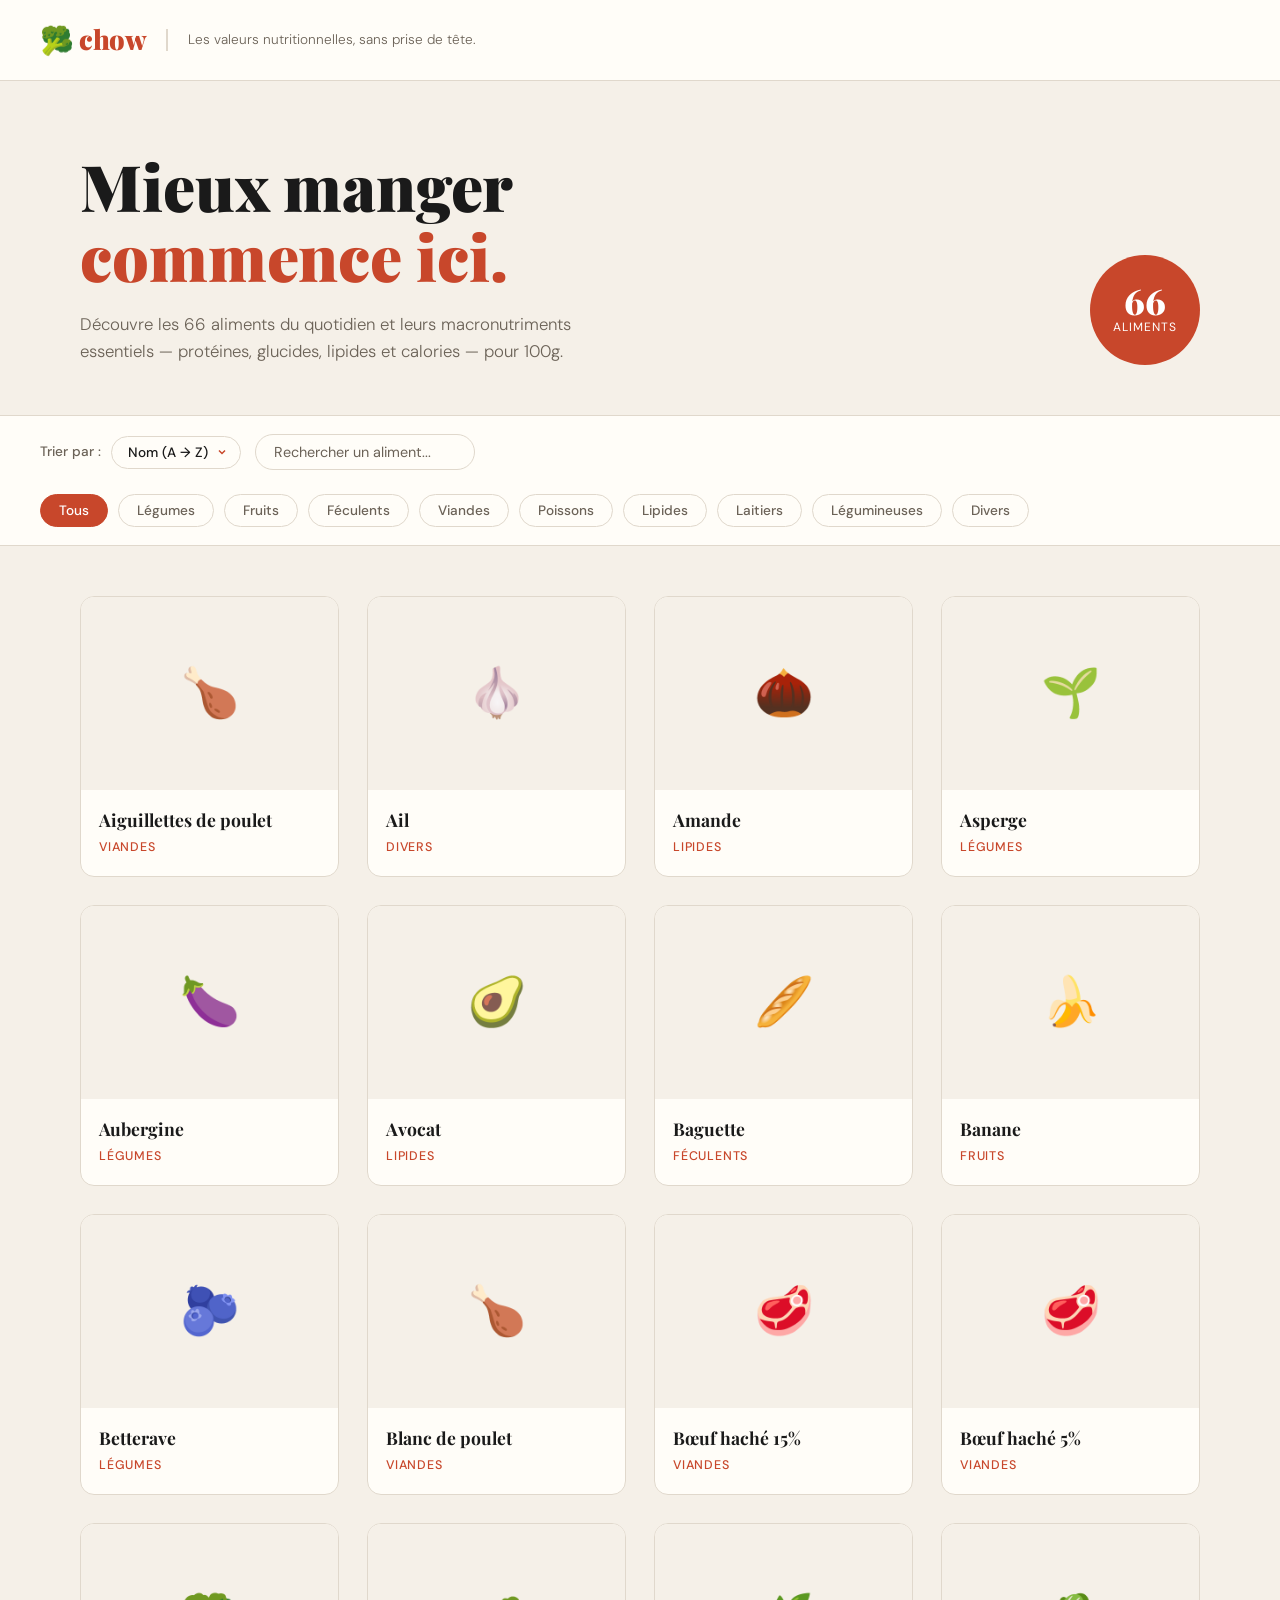
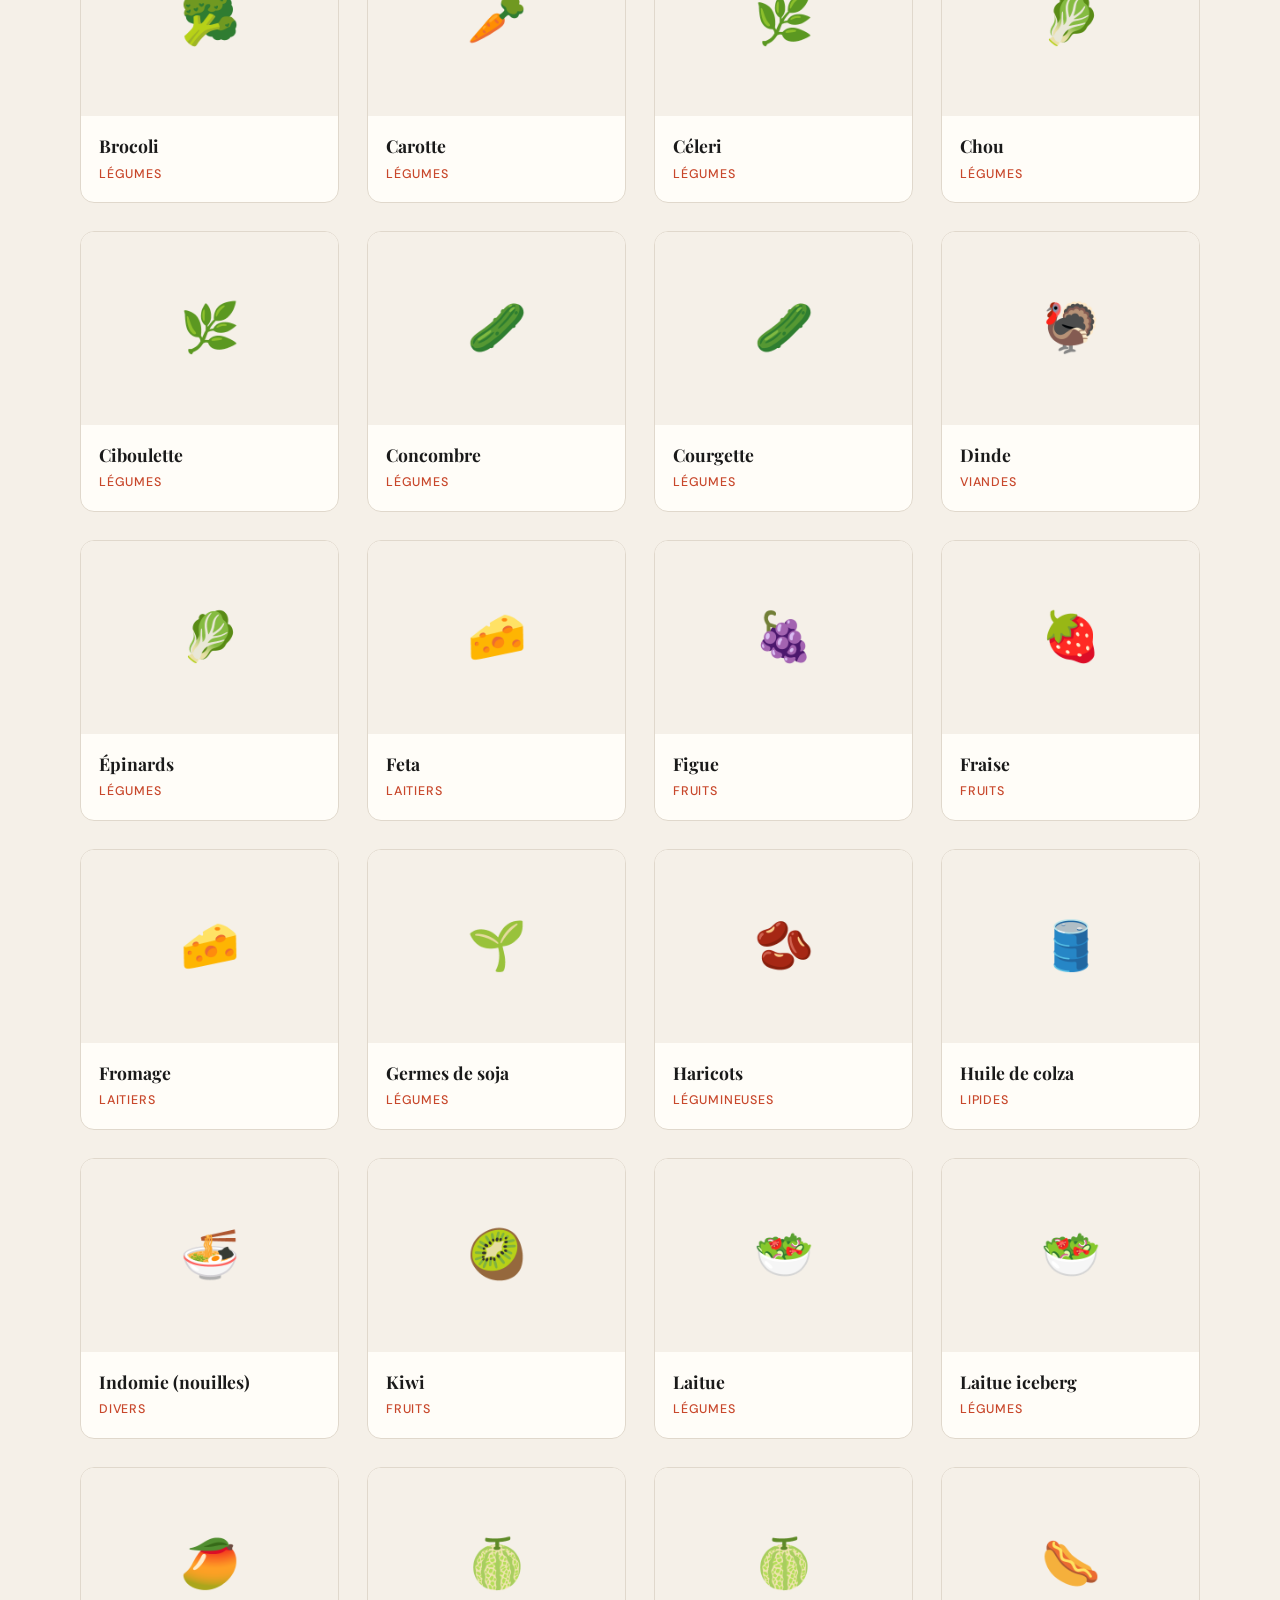
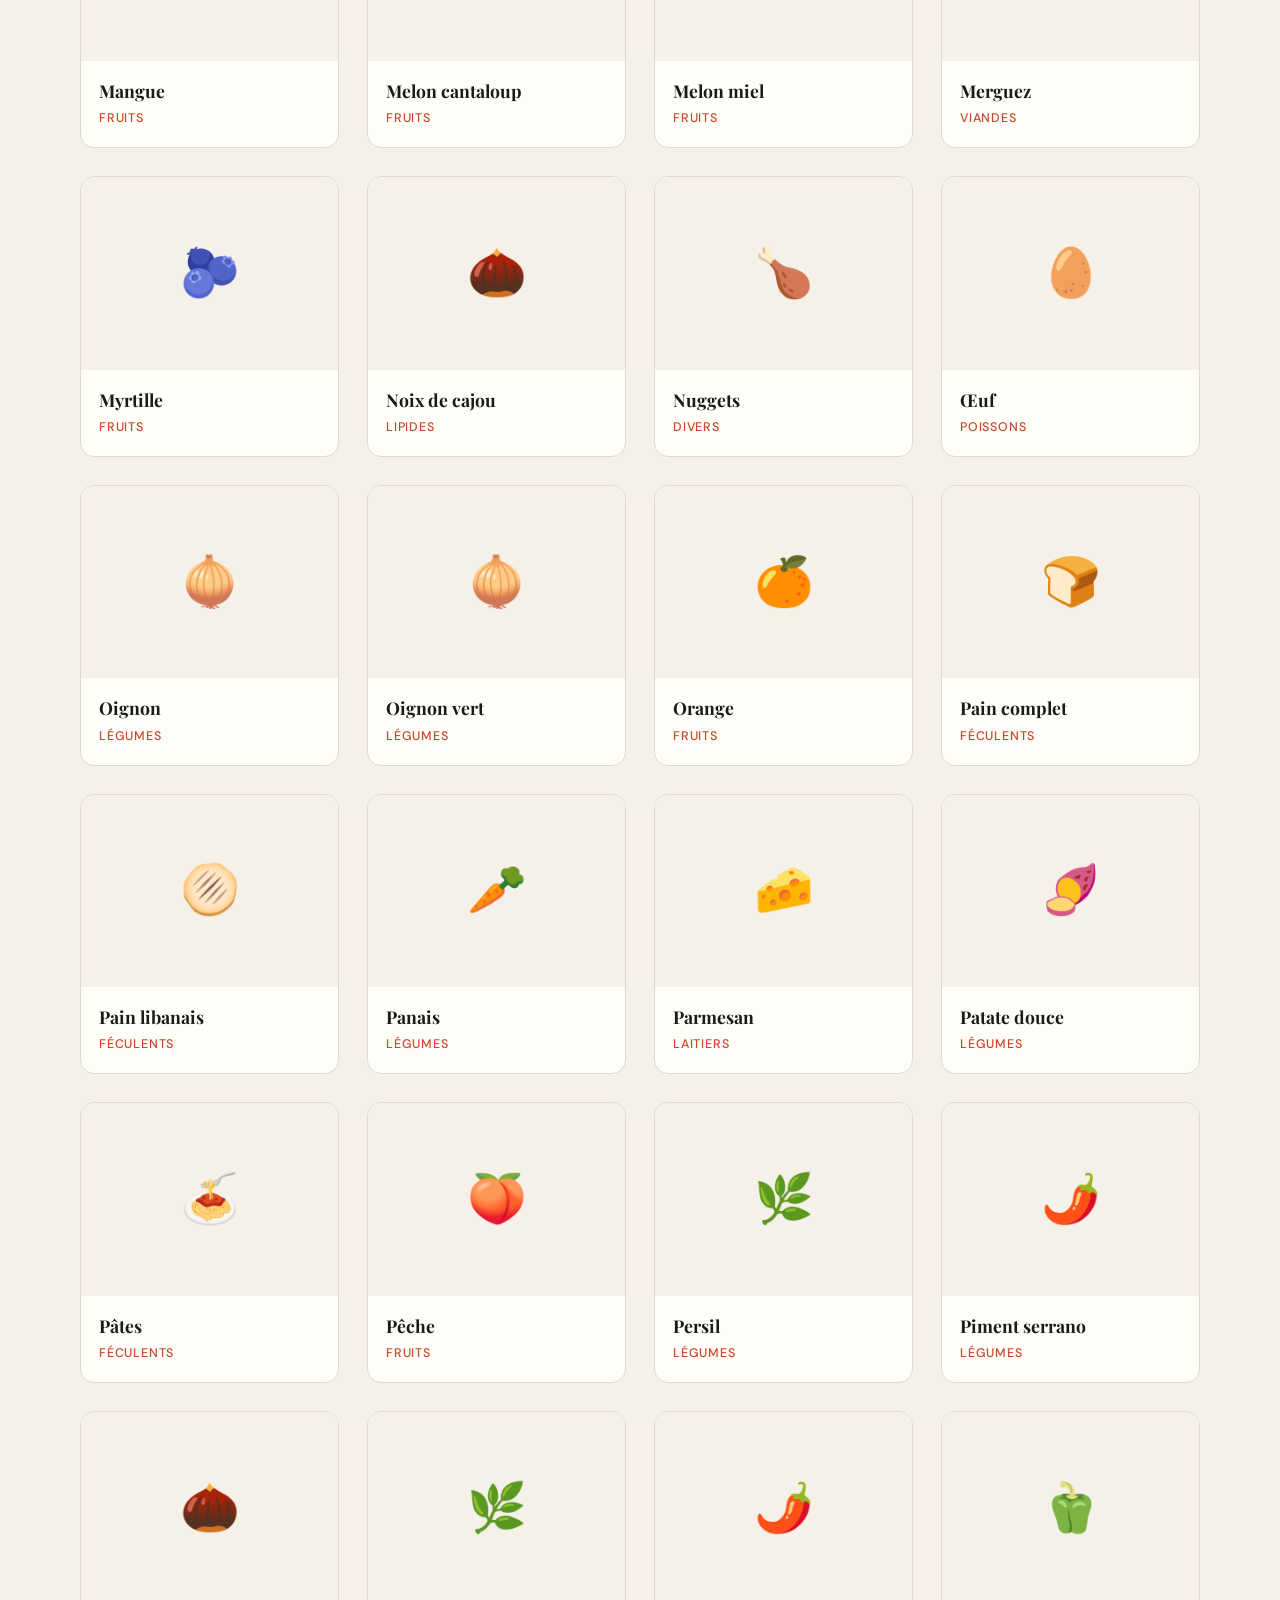
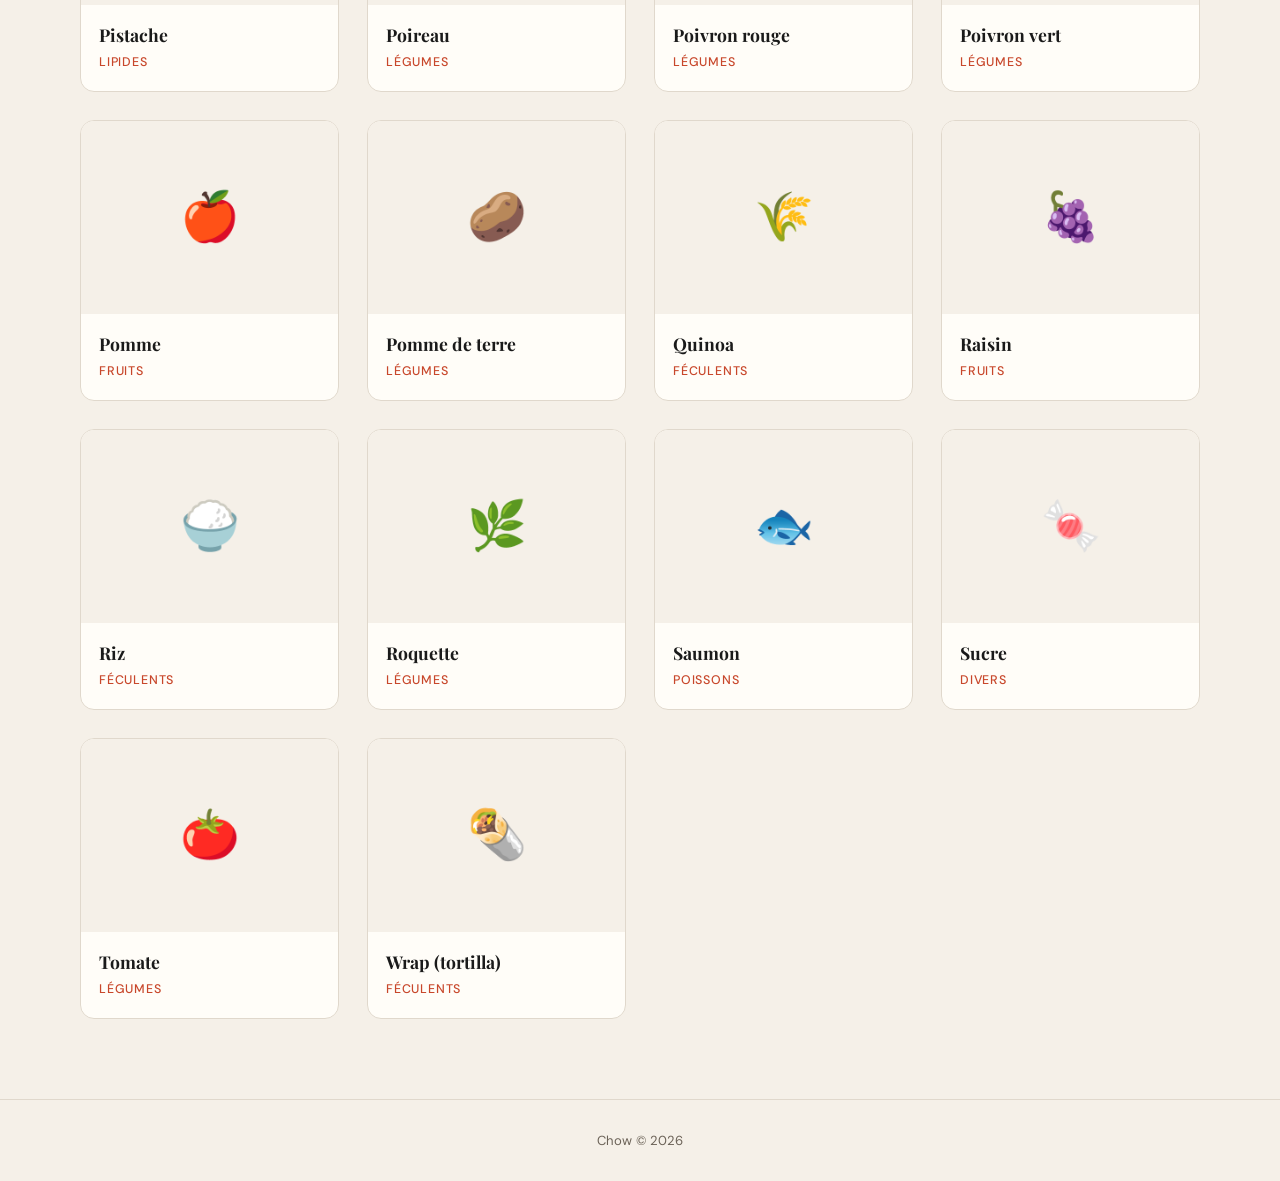
==== commit 1b9dff05: "feat: hero dynamique + recherche, tri et filtre fonctionnels" ====
--- a/index.html
+++ b/index.html
@@ -36,16 +36,27 @@
     <section class="filters" id="aliments">
       <div class="filters__inner">
         <!-- Menu de tri -->
-        <div class="sort-wrapper">
-          <label for="sortSelect">Trier par :</label>
-          <select id="sortSelect">
-            <option value="az">Nom (A → Z)</option>
-            <option value="za">Nom (Z → A)</option>
-            <option value="cal-asc">Calories ↗</option>
-            <option value="cal-desc">Calories ↘</option>
-            <option value="prot-asc">Protéines ↗</option>
-            <option value="prot-desc">Protéines ↘</option>
-          </select>
+        <!-- Recherche + tri -->
+        <div class="search-sort-wrapper">
+          <div class="sort-wrapper">
+            <label for="sortSelect">Trier par :</label>
+            <select id="sortSelect">
+              <option value="az">Nom (A → Z)</option>
+              <option value="za">Nom (Z → A)</option>
+              <option value="cal-asc">Calories ↗</option>
+              <option value="cal-desc">Calories ↘</option>
+              <option value="prot-asc">Protéines ↗</option>
+              <option value="prot-desc">Protéines ↘</option>
+            </select>
+          </div>
+          <div class="search-wrapper">
+            <input
+              type="text"
+              id="searchInput"
+              placeholder="Rechercher un aliment..."
+              autocomplete="off"
+            />
+          </div>
         </div>
 
         <!-- Boutons de filtre par catégorie -->
@@ -71,9 +82,7 @@
       <div class="food-grid" id="foodGrid">
         <!-- Cards injected by JS -->
       </div>
-      <p class="no-results hidden" id="noResults">
-        Aucun aliment trouvé dans cette catégorie.
-      </p>
+      <p class="no-results hidden" id="noResults">Aucun aliment trouvé.</p>
     </main>
 
     <!-- FOOTER -->
--- a/css/style.css
+++ b/css/style.css
@@ -180,18 +180,52 @@
   border-color: var(--accent);
   color: white;
 }
-/* ---- SORT DROPDOWN ---- */
+/* ---- SEARCH + SORT WRAPPER ---- */
+.search-sort-wrapper {
+  display: flex;
+  align-items: center;
+  gap: 14px;
+  margin-bottom: 14px;
+  flex-wrap: wrap;
+}
+
+.search-wrapper {
+  flex: 1;
+  min-width: 220px;
+}
+
+#searchInput {
+  width: 100%;
+  background: var(--surface);
+  border: 1.5px solid var(--border);
+  border-radius: 999px;
+  padding: 8px 18px;
+  font-family: var(--font-body);
+  font-size: 0.9rem;
+  color: var(--text);
+  transition: border-color 0.2s ease;
+}
+
+#searchInput::placeholder {
+  color: var(--text-muted);
+}
+
+#searchInput:focus {
+  outline: none;
+  border-color: var(--accent);
+}
+
 .sort-wrapper {
   display: flex;
   align-items: center;
   gap: 10px;
-  margin-bottom: 14px;
 }
 
 .sort-wrapper label {
   font-size: 0.85rem;
   color: var(--text-muted);
   font-weight: 500;
+  white-space: nowrap;
 }
 
 #sortSelect {
